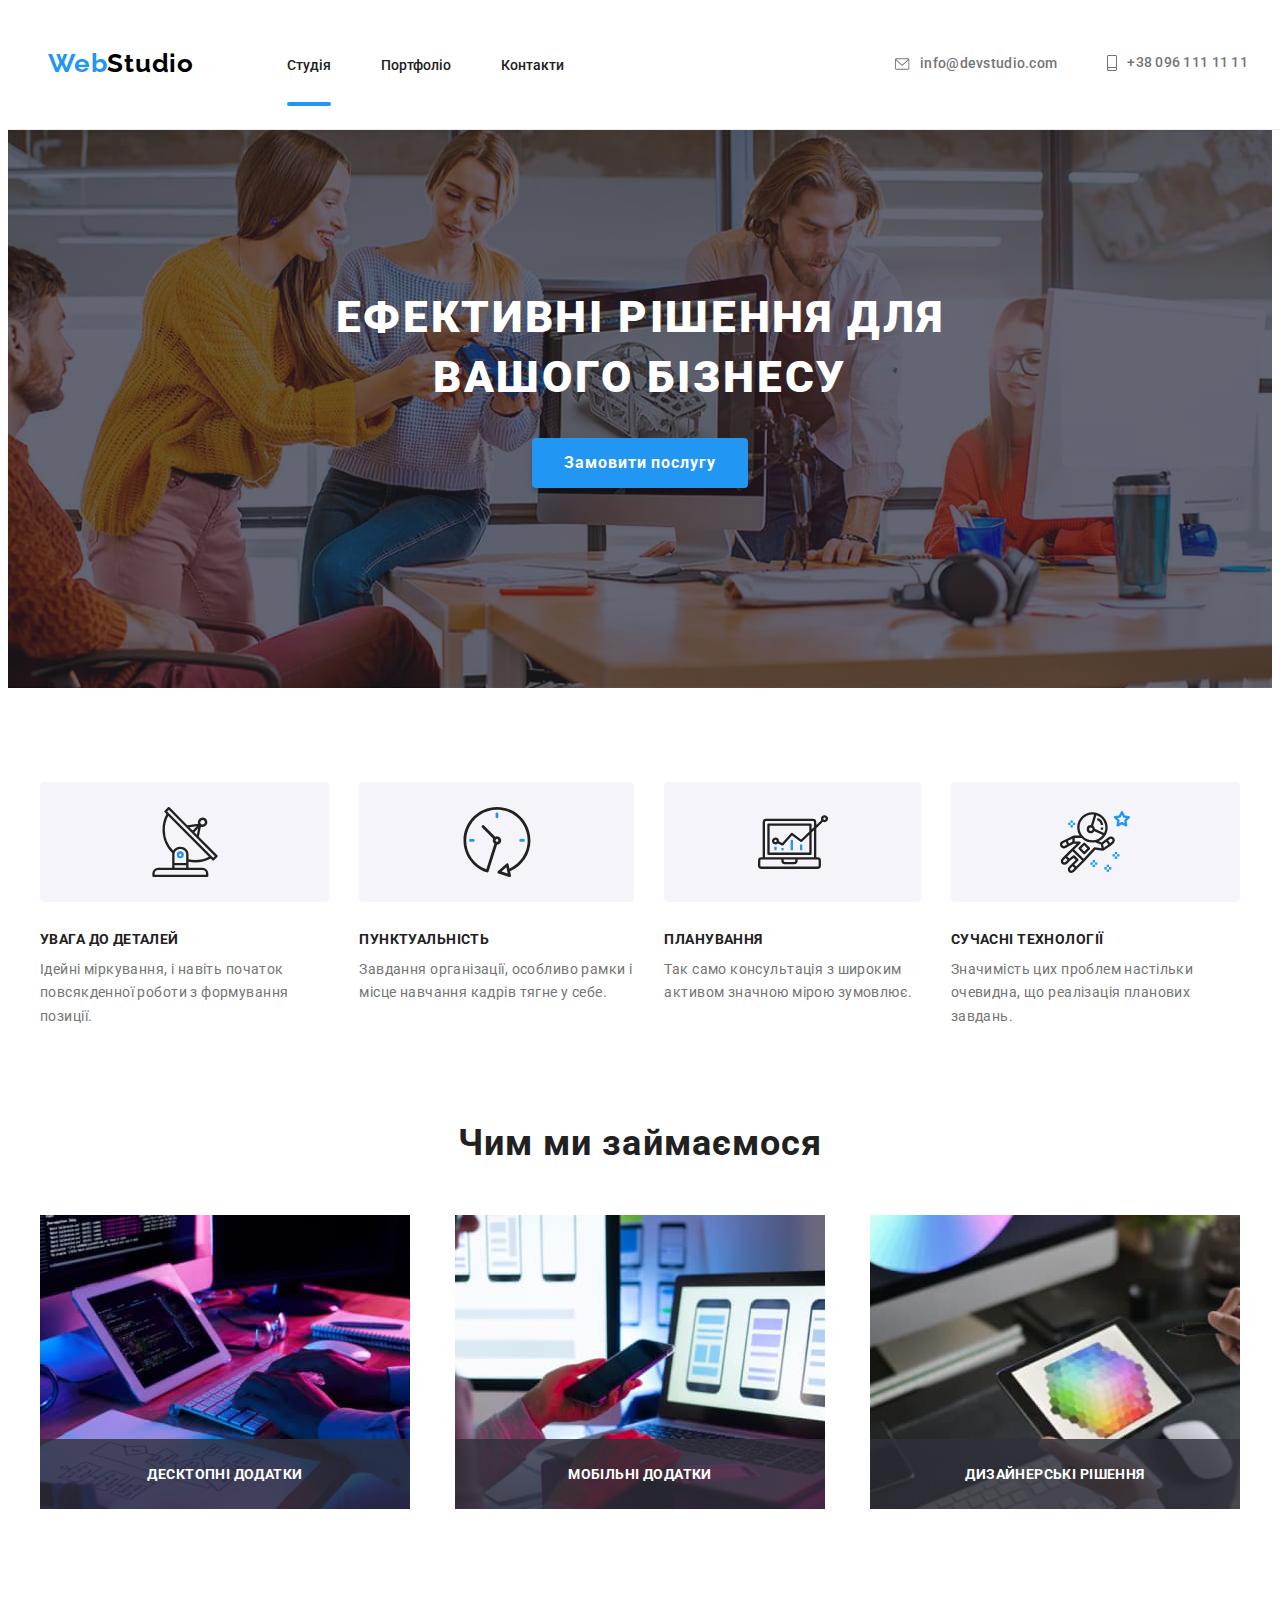
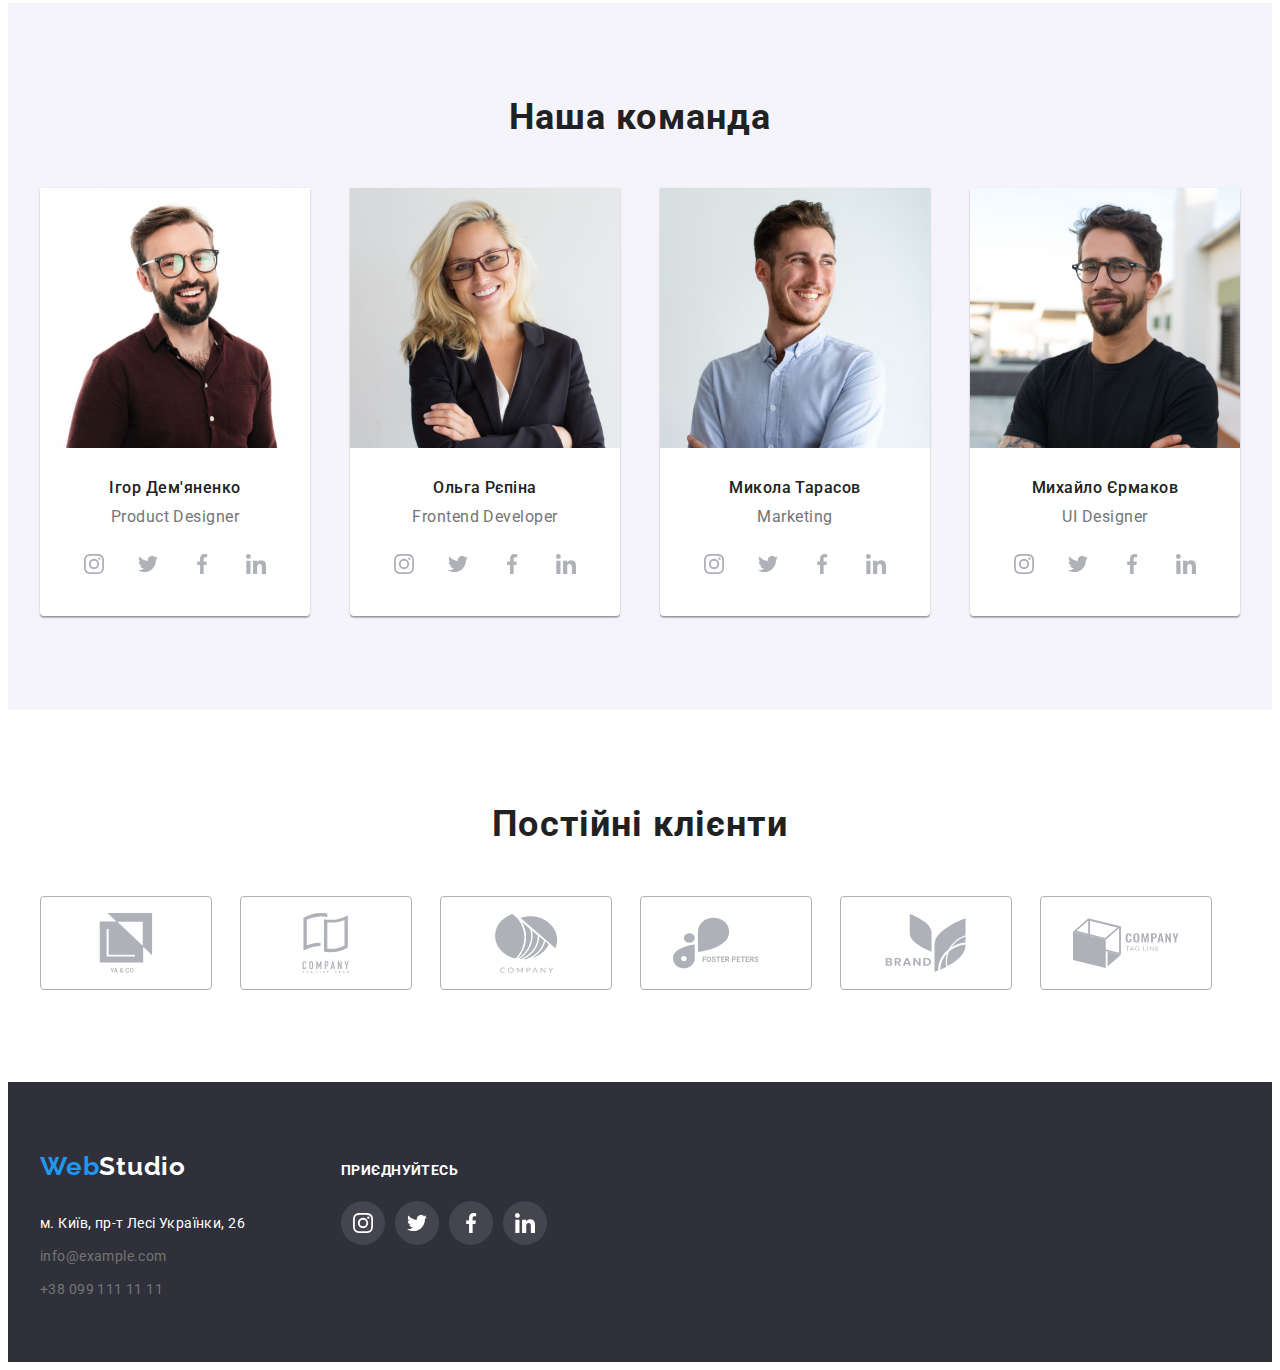
==== index.html @ b6d25a37 "Initial commit" ====
<!DOCTYPE html>
<html lang="uk">
  <head>
    <meta charset="UTF-8" />
    <meta http-equiv="X-UA-Compatible" content="IE=edge" />
    <meta name="viewport" content="width=device-width, initial-scale=1.0" />
    <title>Студія</title>
    <link rel="preconnect" href="https://fonts.googleapis.com" />
    <link rel="preconnect" href="https://fonts.gstatic.com" crossorigin />
    <link
      href="https://fonts.googleapis.com/css2?family=Raleway:wght@700&family=Roboto:wght@400;500;700;900&display=swap"
      rel="stylesheet"
    />
    <link
      rel="stylesheet"
      href="https://cdnjs.cloudflare.com/ajax/libs/modern-normalize/1.1.0/modern-normalize.min.css"
      integrity="sha512-wpPYUAdjBVSE4KJnH1VR1HeZfpl1ub8YT/NKx4PuQ5NmX2tKuGu6U/JRp5y+Y8XG2tV+wKQpNHVUX03MfMFn9Q=="
      crossorigin="anonymous"
      referrerpolicy="no-referrer"
    />
    <link href="./css/style.css" rel="stylesheet" />
  </head>
  <body>
    <!--Head-->
    <header class="page-header">
      <div class="container flex-nav">
        <nav class="nav">
          <a class="logo" href="./index.html"
            ><span class="web">Web</span>Studio</a
          >
          <ul class="nav-page list">
            <li class="nav-item">
              <a href="./index.html" class="nav-link current">Студія</a>
            </li>
            <li class="nav-item">
              <a href="./portfolio.html" class="nav-link">Портфоліо</a>
            </li>
            <li class="nav-item">
              <a href="./contacts.html" class="nav-link">Контакти</a>
            </li>
          </ul>
        </nav>
        <ul class="contact-header list">
          <li class="contact-item">
            <a
              href="mailto:info@devstudio.com"
              class="contact-header-link email"
            >
              <svg class="icon-contact" width="15.2" height="12px">
                <use href="./images/symbol-defs.svg#icon-envelope"></use>
              </svg>
              info@devstudio.com</a
            >
          </li>
          <li class="contact-item">
            <a href="tel:+380961111111" class="contact-header-link tel">
              <svg class="icon-contact" width="10px" height="16px">
                <use href="./images/symbol-defs.svg#icon-smartphone"></use>
              </svg>
              +38 096 111 11 11</a
            >
          </li>
        </ul>
      </div>
    </header>
    <!--Main-->
    <main>
      <section class="hero-section">
        <h1 class="hero-title">Ефективні рішення для вашого бізнесу</h1>
        <button type="button" class="btn" data-open-modal="">
          Замовити послугу
        </button>
      </section>
      <section class="section">
        <div class="container">
          <h2 class="visually-hidden">Особливості</h2>
          <ul class="flex-features list">
            <li class="item-features">
              <div class="icon-container">
                <svg class="icon-features" width="70px" height="70px">
                  <use href="./images/symbol-defs.svg#icon-antenna"></use>
                </svg>
              </div>
              <h3 class="subtitle">УВАГА ДО ДЕТАЛЕЙ</h3>
              <p class="descript">
                Ідейні міркування, і навіть початок повсякденної роботи з
                формування позиції.
              </p>
            </li>
            <li class="item-features">
              <div class="icon-container">
                <svg class="icon-features" width="70px" height="70px">
                  <use href="./images/symbol-defs.svg#icon-clock"></use>
                </svg>
              </div>
              <h3 class="subtitle">ПУНКТУАЛЬНІСТЬ</h3>
              <p class="descript">
                Завдання організації, особливо рамки і місце навчання кадрів
                тягне у себе.
              </p>
            </li>
            <li class="item-features">
              <div class="icon-container">
                <svg class="icon-features" width="70px" height="70px">
                  <use href="./images/symbol-defs.svg#icon-diagram"></use>
                </svg>
              </div>
              <h3 class="subtitle">ПЛАНУВАННЯ</h3>
              <p class="descript">
                Так само консультація з широким активом значною мірою зумовлює.
              </p>
            </li>
            <li class="item-features">
              <div class="icon-container">
                <svg class="icon-features" width="70px" height="70px">
                  <use href="./images/symbol-defs.svg#icon-astronaut"></use>
                </svg>
              </div>
              <h3 class="subtitle">СУЧАСНІ ТЕХНОЛОГІЇ</h3>
              <p class="descript">
                Значимість цих проблем настільки очевидна, що реалізація
                планових завдань.
              </p>
            </li>
          </ul>
        </div>
      </section>
      <section class="section work">
        <div class="container">
          <h2 class="title-work">Чим ми займаємося</h2>
          <ul class="flex-work">
            <li class="list">
              <div class="tumb">
                <img
                  src="./images/work/left.jpg"
                  alt="Робота за двома комп'ютерамии,один має великий єкран,а другий(планшет)лежить знизу,поряд клавіатура та вимкнений монітор ще одного комп'ютера"
                  width="370"
                  height="294"
                />
                <p class="work-label">Десктопні додатки</p>
              </div>
            </li>
            <li class="list">
              <div class="tumb">
                <img
                  src="./images/work/centr.jpg"
                  alt="Частково видно жінку, яка працює за ноутбуком, тримаючи в лівій руці смартфон.Зліва від неї знаходиться велий єкран для презентацій, на ньому зображено три єкрани смартфонів"
                  width="370"
                  height="294"
                />
                <p class="work-label">Мобільні додатки</p>
              </div>
            </li>
            <li class="list">
              <div class="tumb">
                <img
                  src="./images/work/right.jpg"
                  alt="Людина тримає у руках планшет, на ньму зображена палітра кольорів,у правій руці олівець дя пленшету"
                  width="370"
                  height="294"
                />
                <p class="work-label">Дизайнерські рішення</p>
              </div>
            </li>
          </ul>
        </div>
      </section>
      <section class="section team">
        <h2 class="title-team">Наша команда</h2>
        <div class="container">
          <ul class="flex-team">
            <li class="team-card list">
              <img
                src="./images/team/igor.jpg"
                alt="Чоловік років 30-35, темне волосся, борода, в окулярах,посміхається,одягнений в коричневу сорочку"
                width="270"
              />
              <div class="team-cont">
                <h3 class="name">Ігор Дем'яненко</h3>
                <p class="prof" lang="en">Product Designer</p>
                <ul class="network list">
                  <li>
                    <a
                      class="icon-network-link"
                      href="https://www.instagram.com/"
                      target="_blank"
                      rel="noopener nofollow noreferrer"
                    >
                      <svg class="icon-network" width="20px" height="20px">
                        <use
                          href="./images/symbol-defs.svg#icon-instagram"
                        ></use>
                      </svg>
                    </a>
                  </li>
                  <li>
                    <a
                      class="icon-network-link"
                      href="https://twitter.com"
                      target="_blank"
                      rel="noopener nofollow noreferrer"
                    >
                      <svg class="icon-network" width="20px" height="20px">
                        <use href="./images/symbol-defs.svg#icon-twitter"></use>
                      </svg>
                    </a>
                  </li>
                  <li>
                    <a
                      class="icon-network-link"
                      href="https://www.facebook.com/"
                      target="_blank"
                      rel="noopener nofollow noreferrer"
                    >
                      <svg class="icon-network" width="20px" height="20px">
                        <use
                          href="./images/symbol-defs.svg#icon-facebook"
                        ></use>
                      </svg>
                    </a>
                  </li>
                  <li>
                    <a
                      class="icon-network-link"
                      href="https://www.linkedin.com/"
                      target="_blank"
                      rel="noopener nofollow noreferrer"
                    >
                      <svg class="icon-network" width="20px" height="20px">
                        <use
                          href="./images/symbol-defs.svg#icon-linkedin"
                        ></use>
                      </svg>
                    </a>
                  </li>
                </ul>
              </div>
            </li>
            <li class="team-card list">
              <img
                src="./images/team/olga.jpg"
                alt="Жінка,років 25-30,блондинка,довге волосся,в окулярах, одягнута в чорний піджак та білу сорочку"
                width="270"
              />
              <div class="team-cont">
                <h3 class="name">Ольга Рєпіна</h3>
                <p class="prof" lang="en">Frontend Developer</p>
                <ul class="network list">
                  <li>
                    <a
                      class="icon-network-link"
                      href="https://www.instagram.com/"
                      target="_blank"
                      rel="noopener nofollow noreferrer"
                    >
                      <svg class="icon-network" width="20px" height="20px">
                        <use
                          href="./images/symbol-defs.svg#icon-instagram"
                        ></use>
                      </svg>
                    </a>
                  </li>
                  <li>
                    <a
                      class="icon-network-link"
                      href="https://twitter.com"
                      target="_blank"
                      rel="noopener nofollow noreferrer"
                    >
                      <svg class="icon-network" width="20px" height="20px">
                        <use href="./images/symbol-defs.svg#icon-twitter"></use>
                      </svg>
                    </a>
                  </li>
                  <li>
                    <a
                      class="icon-network-link"
                      href="https://www.facebook.com/"
                      target="_blank"
                      rel="noopener nofollow noreferrer"
                    >
                      <svg class="icon-network" width="20px" height="20px">
                        <use
                          href="./images/symbol-defs.svg#icon-facebook"
                        ></use>
                      </svg>
                    </a>
                  </li>
                  <li>
                    <a
                      class="icon-network-link"
                      href="https://www.linkedin.com/"
                      target="_blank"
                      rel="noopener nofollow noreferrer"
                    >
                      <svg class="icon-network" width="20px" height="20px">
                        <use
                          href="./images/symbol-defs.svg#icon-linkedin"
                        ></use>
                      </svg>
                    </a>
                  </li>
                </ul>
              </div>
            </li>
            <li class="team-card list">
              <img
                src="./images/team/mikola.jpg"
                alt="Чоловік,років 25-30,темне коротке волосся,одягнений у світлу сорочку"
                width="270"
              />
              <div class="team-cont">
                <h3 class="name">Микола Тарасов</h3>
                <p class="prof" lang="en">Marketing</p>
                <ul class="network list">
                  <li>
                    <a
                      class="icon-network-link"
                      href="https://www.instagram.com/"
                      target="_blank"
                      rel="noopener nofollow noreferrer"
                    >
                      <svg class="icon-network" width="20px" height="20px">
                        <use
                          href="./images/symbol-defs.svg#icon-instagram"
                        ></use>
                      </svg>
                    </a>
                  </li>
                  <li>
                    <a
                      class="icon-network-link"
                      href="https://twitter.com"
                      target="_blank"
                      rel="noopener nofollow noreferrer"
                    >
                      <svg class="icon-network" width="20px" height="20px">
                        <use href="./images/symbol-defs.svg#icon-twitter"></use>
                      </svg>
                    </a>
                  </li>
                  <li>
                    <a
                      class="icon-network-link"
                      href="https://www.facebook.com/"
                      target="_blank"
                      rel="noopener nofollow noreferrer"
                    >
                      <svg class="icon-network" width="20px" height="20px">
                        <use
                          href="./images/symbol-defs.svg#icon-facebook"
                        ></use>
                      </svg>
                    </a>
                  </li>
                  <li>
                    <a
                      class="icon-network-link"
                      href="https://www.linkedin.com/"
                      target="_blank"
                      rel="noopener nofollow noreferrer"
                    >
                      <svg class="icon-network" width="20px" height="20px">
                        <use
                          href="./images/symbol-defs.svg#icon-linkedin"
                        ></use>
                      </svg>
                    </a>
                  </li>
                </ul>
              </div>
            </li>
            <li class="team-card list">
              <img
                src="./images/team/michael.jpg"
                alt="Чоловік,років 30, одягнений у чорну футболку,в окулярах"
                width="270"
              />
              <div class="team-cont">
                <h3 class="name">Михайло Єрмаков</h3>
                <p class="prof" lang="en">UI Designer</p>
                <ul class="network list">
                  <li>
                    <a
                      class="icon-network-link"
                      href="https://www.instagram.com/"
                      target="_blank"
                      rel="noopener nofollow noreferrer"
                    >
                      <svg class="icon-network" width="20px" height="20px">
                        <use
                          href="./images/symbol-defs.svg#icon-instagram"
                        ></use>
                      </svg>
                    </a>
                  </li>
                  <li>
                    <a
                      class="icon-network-link"
                      href="https://twitter.com"
                      target="_blank"
                      rel="noopener nofollow noreferrer"
                    >
                      <svg class="icon-network" width="20px" height="20px">
                        <use href="./images/symbol-defs.svg#icon-twitter"></use>
                      </svg>
                    </a>
                  </li>
                  <li>
                    <a
                      class="icon-network-link"
                      href="https://www.facebook.com/"
                      target="_blank"
                      rel="noopener nofollow noreferrer"
                    >
                      <svg class="icon-network" width="20px" height="20px">
                        <use
                          href="./images/symbol-defs.svg#icon-facebook"
                        ></use>
                      </svg>
                    </a>
                  </li>
                  <li>
                    <a
                      class="icon-network-link"
                      href="https://www.linkedin.com/"
                      target="_blank"
                      rel="noopener nofollow noreferrer"
                    >
                      <svg class="icon-network" width="20px" height="20px">
                        <use
                          href="./images/symbol-defs.svg#icon-linkedin"
                        ></use>
                      </svg>
                    </a>
                  </li>
                </ul>
              </div>
            </li>
          </ul>
        </div>
      </section>
      <section class="section">
        <div class="container">
          <h2 class="title-client">Постійні клієнти</h2>
          <ul class="clients list">
            <li class="icon-client-item">
              <a
                href=""
                class="icon-client-link"
                target="_blank"
                rel="noopener noreferrer nofollow"
              >
                <svg class="icon-client" width="106" height="60">
                  <use href="./images/symbol-defs.svg#icon-YACO"></use>
                </svg>
              </a>
            </li>
            <li class="icon-client-item">
              <a
                href=""
                class="icon-client-link"
                target="_blank"
                rel="noopener noreferrer nofollow"
              >
                <svg class="icon-client" width="106" height="60">
                  <use
                    href="./images/symbol-defs.svg#icon-company-tagline-here"
                  ></use>
                </svg>
              </a>
            </li>
            <li class="icon-client-item">
              <a
                href=""
                class="icon-client-link"
                target="_blank"
                rel="noopener noreferrer nofollow"
              >
                <svg class="icon-client" width="106" height="60">
                  <use href="./images/symbol-defs.svg#icon-company"></use>
                </svg>
              </a>
            </li>
            <li class="icon-client-item">
              <a
                href=""
                class="icon-client-link"
                target="_blank"
                rel="noopener noreferrer nofollow"
              >
                <svg class="icon-client" width="106" height="60">
                  <use href="./images/symbol-defs.svg#icon-foster-peters"></use>
                </svg>
              </a>
            </li>
            <li class="icon-client-item">
              <a
                href=""
                class="icon-client-link"
                target="_blank"
                rel="noopener noreferrer nofollow"
              >
                <svg class="icon-client" width="106" height="60">
                  <use href="./images/symbol-defs.svg#icon-brand"></use>
                </svg>
              </a>
            </li>
            <li class="icon-client-item">
              <a
                href=""
                class="icon-client-link"
                target="_blank"
                rel="noopener noreferrer nofollow"
              >
                <svg class="icon-client" width="106" height="60">
                  <use href="./images/symbol-defs.svg#icon-tag-line"></use>
                </svg>
              </a>
            </li>
          </ul>
        </div>
      </section>
    </main>
    <!--Footer-->
    <footer class="footer">
      <div class="container flex-footer">
        <div class="address-box">
          <a class="logo white" href="./index.html"
            ><span class="web">Web</span>Studio</a
          >
          <address class="address">
            <ul class="contact-footer list">
              <li>
                <a
                  href="https://goo.gl/maps/6nsa5F7GKTP2XK6V9"
                  class="contact-footer-link map-link"
                  target="_blank"
                  rel="noopener noreferrer"
                >
                  м. Київ, пр-т Лесі Українки, 26</a
                >
              </li>
              <li class="footer-email-item">
                <a href="mailto:info@example.com" class="contact-footer-link"
                  >info@example.com</a
                >
              </li>
              <li class="footer-tel-item">
                <a href="tel:+380991111111" class="contact-footer-link"
                  >+38 099 111 11 11</a
                >
              </li>
            </ul>
          </address>
        </div>
        <div class="social-box">
          <h2 class="title-social">приєднуйтесь</h2>
          <ul class="social list">
            <li class="social-item">
              <a
                class="social-link"
                href="https://www.instagram.com/"
                target="_blank"
                rel="noopener nofollow noreferrer"
              >
                <svg class="icon-social" width="20px" height="20px">
                  <use href="./images/symbol-defs.svg#icon-instagram"></use>
                </svg>
              </a>
            </li>
            <li class="social-item">
              <a
                class="social-link"
                href="https://twitter.com"
                target="_blank"
                rel="noopener nofollow noreferrer"
              >
                <svg class="icon-social" width="20px" height="20px">
                  <use href="./images/symbol-defs.svg#icon-twitter"></use>
                </svg>
              </a>
            </li>
            <li class="social-item">
              <a
                class="social-link"
                href="https://www.facebook.com/"
                target="_blank"
                rel="noopener nofollow noreferrer"
              >
                <svg class="icon-social" width="20px" height="20px">
                  <use href="./images/symbol-defs.svg#icon-facebook"></use>
                </svg>
              </a>
            </li>
            <li class="social-item">
              <a
                class="social-link"
                href="https://www.linkedin.com/"
                target="_blank"
                rel="noopener nofollow noreferrer"
              >
                <svg class="icon-social" width="20px" height="20px">
                  <use href="./images/symbol-defs.svg#icon-linkedin"></use>
                </svg>
              </a>
            </li>
          </ul>
        </div>
      </div>
    </footer>
    <div class="backdrop is-hidden" data-backdrop>
      <div class="modal">
        <button type="button" class="modal-close" data-close-modal>
          <svg class="icon-close" width="11" height="11">
            <use href="./images/symbol-defs.svg#icon-close"></use>
          </svg>
        </button>
      </div>
    </div>
    <script src="./js/modal.js"></script>
  </body>
</html>
---- css/style.css ----
/* Global settings */

:root {
  /* header Height */

  --header-height: 80px;

  /* Шрифты */
  --font-logo-raleway: "Raleway", sans-serif;
  --font-main: "Roboto", sans-serif;

  /* Text Color */
  --main-color-text: #757575;
  --titel-color-text: #212121;
  --white-color: #ffffff;
  --logo-black-text: #000000;
  --logo-blue-text: #2196f3;

  /* interactive Colors */
  --bgd-accent-color: #2f303a;
  --activ-color-blue: #2196f3;
  --bgd-button-filter: #f5f4fa;

  /* icon color */
  --icon-main-color: #afb1b8;

  /* border */
  --border-card-portfolio: #eeeeee;

  /* Анимации */
  --timing-fucnction: cubic-bezier(0.4, 0, 0.2, 1);
}

/* Стандартные стили */

body {
  color: var(--main-color-text);
  font-family: var(--font-main);
  padding-top: var(--header-height);
}

h1,
h2,
h3,
h4,
h5,
h5,
p,
ul {
  margin: 0;
  padding: 0;
}

img {
  display: block;
  max-width: 100%;
  height: auto;
}

.visually-hidden {
  position: absolute;
  white-space: nowrap;
  width: 1px;
  height: 1px;
  overflow: hidden;
  border: 0;
  padding: 0;
  clip: rect(0 0 0 0);
  clip-path: inset(50%);
  margin: -1px;
}

.list {
  list-style: none;
}

.container {
  width: 1200px;
  margin: 0 auto;
  padding-left: 15px;
  padding-right: 15px;
}

.section {
  padding-top: 94px;
  padding-bottom: 94px;
}
/* hover focus tab */

.nav-link:hover,
.nav-link:focus,
.contact-header-link:hover,
.contact-header-link:focus,
.contact-footer-link:hover,
.contact-footer-link:focus {
  color: var(--logo-blue-text);
}
/* Animation */

/* header */
.page-header {
  position: fixed;
  top: 0;
  width: 100%;
  display: flex;
  align-items: center;
  color: var(--white-color);
  background-color: var(--white-color);
  border-bottom: 1px solid #ececec;

  /* чтобы перекрывать img в разделе work */
  z-index: 2;
}

/* logotype */
.logo {
  font-family: var(--font-logo-raleway);

  color: var(--logo-black-text);
  letter-spacing: 0.03em;
  font-weight: 700;
  font-size: 26px;
  line-height: 1.92;

  text-decoration: none;
}

.logo.white {
  color: var(--white-color);
  margin-bottom: 20px;
}

.web {
  color: var(--logo-blue-text);
}

/*  Navigation */
.flex-nav {
  display: flex;
  align-content: center;
}

.nav {
  display: flex;
  align-items: center;
  height: 80px;
  padding-top:24px;
  padding-bottom: 25px;

}

.nav-page {
  display: flex;
  margin-left: 93px;
  align-items: center;
}

.nav-item:not(:first-child) {
  margin-left: 50px;
}

.nav-link {
  text-decoration: none;
  font-weight: 500;

  color: var(--titel-color-text);
  font-size: 14px;
  line-height: 1.14;

  transition-property: color;
  transition-duration: 250ms;
  transition-timing-function: var(--timing-fucnction);
}

.current{
    position: relative;
}
.current::after {
  content: "";
  width: 100%;
  height: 4px;
  position: absolute;
  left: 0;
  top: 17px;
  transform:  translateY(28px);

  background-color: var(--activ-color-blue);
  border-radius: 2px
}

/* .nav-link, */
.contact-header-link {
  letter-spacing: 0.02em;
}

/* TOP Contacts */
.contact-header {
  display: flex;
  margin-left: auto;
  align-items: center;
}

.contact-item:not(:first-child) {
  margin-left: 50px;
}

.contact-header-link {
  display: inline-flex;
  align-items: center;

  color: var(--main-color-text);
  font-weight: 500;
  font-size: 14px;
  line-height: 1.14;

  text-decoration: none;
  transition-property: color;
  transition-duration: 250ms;
  transition-timing-function: var(--timing-fucnction);
}

.icon-contact {
  margin-right: 10px;
  fill: currentColor;
}

/* Main */

.hero-section {
  max-width: 1600px;
  margin-left: auto;
  margin-right: auto;
  padding-top: 200px;
  padding-bottom: 200px;
  text-align: center;

  background-image: linear-gradient(
      to right,
      rgba(47, 48, 58, 0.4),
      rgba(47, 48, 58, 0.4)
    ),
    url(../images/hero/hero.jpg);
  background-position: center;
  background-repeat: no-repeat;
  background-size: cover;
  /* Подстраховка bgd */
  background-color: var(--activ-color-blue);
}

.hero-title {
  margin-bottom: 30px;
  max-width: 696px;
  margin-left: auto;
  margin-right: auto;

  color: var(--white-color);
  font-weight: 900;
  font-size: 44px;
  line-height: 1.36;
  letter-spacing: 0.06em;
  text-transform: uppercase;
}

/* Batton */

.btn {
  min-width: 152px;
  border-radius: 4px;
  padding: 10px 32px;
  border: none;

  color: var(--white-color);
  background-color: var(--activ-color-blue);
  font-family: var(--font-main);
  font-weight: 700;
  font-size: 16px;
  line-height: 1.87;
  letter-spacing: 0.06em;

  cursor: pointer;
  box-shadow: 0px 4px 4px rgba(0, 0, 0, 0.15);
  user-select: none;
}

.btn:active {
  background-color: #188ce8;
}

/* Section original */

.flex-features {
  display: flex;
}

.item-features:not(:last-child) {
  margin-right: 30px;
}

.icon-container {
  display: flex;
  align-items: center;
  justify-content: center;
  margin-bottom: 30px;
  height: 120px;

  background-color: #f5f4fa;
  border-radius: 4px;
}

.subtitle {
  margin-bottom: 10px;
  line-height: 1.14;

  color: var(--titel-color-text);
  font-weight: 700;
  font-size: 14px;
  letter-spacing: 0.03em;
}

.descript {
  font-size: 14px;
  line-height: 1.7;
  letter-spacing: 0.03em;
}

/* Section works img */

.work {
  padding-top: 0;
}

.flex-work {
  display: flex;
  justify-content: space-between;
}

.tumb {
  position: relative;
  overflow: hidden;
}
.work-label {
  position: absolute;
  bottom: 0;
  left: 0;
  width: 100%;
  height: 70px;
  display: flex;
  justify-content: center;
  align-items: center;

  
  letter-spacing: 0.03em;
  font-weight: 700;
  font-size: 14px;
  line-height: 1.142;
  text-transform: uppercase;

  color: var(--white-color);
  background-color: rgba(47, 48, 58, 0.8);
}

.title-work,
.title-team,
.title-client {
  color: var(--titel-color-text);
  font-weight: 700;
  font-size: 36px;
  line-height: 1.16;
  letter-spacing: 0.03em;
  text-align: center;
  margin-bottom: 50px;
}

/*  Section team */

.team {
  background-color: #f5f4fa;

  text-align: center;
}

.flex-team {
  display: flex;
  justify-content: space-between;
}

.team-card {
  width: 270px;
  border-radius: 0px 0px 4px 4px;

  background: var(--white-color);

  box-shadow: 0px 1px 3px rgba(0, 0, 0, 0.12), 0px 1px 1px rgba(0, 0, 0, 0.14),
    0px 2px 1px rgba(0, 0, 0, 0.2);
}

.team-cont {
  padding-top: 30px;
  padding-bottom: 30px;
}

.name {
  color: var(--titel-color-text);
  font-weight: 500;
  font-size: 16px;
  line-height: 1.19;
  letter-spacing: 0.03em;
  margin-bottom: 10px;
}

.prof {
  font-size: 16px;
  line-height: 1.19;
  letter-spacing: 0.03em;
  margin-bottom: 16px;
}

.network {
  display: flex;
  justify-content: center;

  gap: 10px;
}

.icon-network-link {
  display: inline-flex;
  align-items: center;
  justify-content: center;
  width: 44px;
  height: 44px;
  border-radius: 50%;

  background-color: var(--white-color);
  color: var(--icon-main-color);

  transition-property: color, background-color;
  transition-duration: 250ms, 250ms;
  transition-timing-function: var(--timing-fucnction),
    var(--timing-fucnction);
}

.icon-network-link:hover,
.icon-network-link:focus {
  background-color: var(--logo-blue-text);
  color: var(--white-color);
}

.icon-network {
  fill: currentColor;
}

/* claint  */

.clients {
  display: flex;
}
.icon-client-item {
  width: 170px;
  height: 92px;
}

.icon-client-item + .icon-client-item {
  margin-left: 30px;
}

.icon-client-link {
  display: inline-flex;
  align-items: center;
  justify-content: center;
  width: 100%;
  height: 100%;
  border: 1px solid #afb1b8;
  border-radius: 4px;
  color: var(--icon-main-color);
  transition-property: color, border;
  transition-duration: 250ms, 250ms;
  transition-timing-function:var(--timing-fucnction) ,var(--timing-fucnction);
}

.icon-client-link:hover,
.icon-client-link:focus {
  color: var(--activ-color-blue);
  border-color: var(--activ-color-blue);
}
.icon-client {
  fill: currentColor;
}

/* Footer */

.footer {
  padding-top: 60px;
  padding-bottom: 60px;

  background-color: var(--bgd-accent-color);
  font-weight: 400;
  font-size: 14px;
  line-height: 1.7;
}

.address-box {
  width: 231px;
}

.flex-footer {
  display: flex;
  align-items: baseline;
}

.address {
  font-style: normal;
  margin-top: 20px;
}

.contact-footer-link {
  color: var(--main-color-text);
  font-size: 14px;
  line-height: 1.14;
  letter-spacing: 0.03em;
  text-decoration: none;

  transition-property: color;
  transition-duration: 250ms;
  transition-timing-function: var(--timing-fucnction);
}

.map-link {
  color: var(--white-color);
}

.footer-email-item,
.footer-tel-item {
  margin-top: 9px;
}

.title-social {
  font-weight: 700;
  font-size: 14px;
  line-height: 1.42;
  letter-spacing: 0.03em;
  text-transform: uppercase;
  margin-bottom: 20px;

  color: var(--white-color);
}
.social-box {
  align-items: baseline;
  margin-left: 70px;
}

.social {
  display: flex;
}
.social-item {
}
.social-item + .social-item {
  margin-left: 10px;
}
.social-link {
  display: inline-flex;
  justify-content: center;
  align-items: center;
  width: 44px;
  height: 44px;
  border-radius: 50%;

  color: var(--white-color);
  background-color: rgba(255, 255, 255, 0.1);

  transition-property: color, background-color;
  transition-duration: 250ms, 250ms ;
  transition-timing-function:var(--timing-fucnction) ,var(--timing-fucnction);
}

.social-link:hover,
.social-link:focus {
  color: var(--white-color);
  background-color: var(--activ-color-blue);
}
.icon-social {
  fill: currentColor;
}

/* 2 Main Portfolio */

/* filter */
.filter.list {
  display: flex;
  justify-content: center;
  margin-bottom: 50px;

  color: var(--titel-color-text);
  font-weight: 500;
  font-size: 16px;
  line-height: 1.62;
}
.filter-item + .filter-item {
  margin-left: 8px;
}

.filter-btn {
  padding: 6px 22px;
  font-family: var(--font-main);
  border: none;

  color: var(--titel-color-text);
  background-color: var(--bgd-button-filter);
  border-radius: 4px;
  font-weight: 500;
  font-size: 16px;
  line-height: 1.62;
  letter-spacing: 0.03em;

  cursor: pointer;
  user-select: none;
  transition-property: color, background-color, box-shadow;
  transition-duration: 250ms, 250ms, 250ms;
  transition-timing-function: var(--timing-fucnction),var(--timing-fucnction),var(--timing-fucnction);
}

.filter-btn:hover,
.filter-btn:focus {
  color: var(--white-color);
  background-color: var(--activ-color-blue);
  box-shadow: 0px 3px 1px rgba(0, 0, 0, 0.1), 0px 1px 2px rgba(0, 0, 0, 0.08),
    0px 2px 2px rgba(0, 0, 0, 0.12);
  border-radius: 4px;
}
/* Project page */

.projects {
  display: flex;
  flex-wrap: wrap;

  /* gap: 30px; */
}

.project-card {
  width: calc((100% - 15 * 2) / 3);
  margin-right: 30px;
  margin-bottom: 30px;

  background-color: var(--white-color);
}

/* Сетка */
.project-card:nth-child(3n) {
  margin-right: 0px;
}
.project-card:nth-last-child(-n + 3) {
  margin-bottom: 0px;
}

.project-link {
  display: block;
  text-decoration: none;

  transition-property: box-shadow;
  transition-duration: 250ms;
  transition-timing-function: var(--timing-fucnction);
}

.project-link:hover,
.project-link:focus {
  box-shadow: 0px 1px 1px rgba(0, 0, 0, 0.12), 0px 4px 4px rgba(0, 0, 0, 0.06),
    1px 4px 6px rgba(0, 0, 0, 0.16);
}

.overlay-desc{
  position: absolute;
  bottom: 0;
  left: 0;
  width:100%;
  height: 100%;
  padding: 63px 24px;
  transform: translateY(100%);

  background-color: rgba(33, 150, 243, 0.9);
  color: var(--white-color);
  font-weight: 400;
  font-size: 18px;
  line-height: 1.555;

  transition-property: transform;
  transition-duration: 250ms;
  transition-timing-function:var(--timing-fucnction);
}

.project-link:hover .overlay-desc,
.project-link:focus .overlay-desc{
  transform: translateY(0);
}

.project-container {
  padding: 20px 24px;
  border-left: 1px solid var(--border-card-portfolio);
  border-bottom: 1px solid var(--border-card-portfolio);
  border-right: 1px solid var(--border-card-portfolio);
}
.project-title {
  color: var(--titel-color-text);
  font-weight: 700;
  font-size: 18px;
  line-height: 2;
  letter-spacing: 0.06em;
}

.project-label {
  margin-top: 4px;

  color: var(--main-color-text);
  font-size: 16px;
  line-height: 1.85;
  letter-spacing: 0.03em;
}

/* Модальное окно */

.backdrop {
  position: fixed;
  top: 0;
  left: 0;
  width: 100%;
  height: 100%;
  z-index: 3;

  background-color: rgba(0, 0, 0, 0.2);

  visibility: visible;
  opacity: 1;
  transition: opacity 450ms var(--timing-fucnction),
  visibility 450ms var(--timing-fucnction);

}

.backdrop.is-hidden {
  opacity: 0;
  pointer-events: none;
  visibility: hidden;

}

.modal {
  position: absolute;
  top: 50%;
  left: 50%;
  transform: translate(-50%, -50%) scale(1);
  width: 528px;
  min-height: 581px;

  background-color: #ffffff;
  box-shadow: 0px 1px 3px rgba(0, 0, 0, 0.12), 0px 1px 1px rgba(0, 0, 0, 0.14),
    0px 2px 1px rgba(0, 0, 0, 0.2);
  border-radius: 4px;


  transition: transform 450ms var(--timing-fucnction);
}

.backdrop.is-hidden .modal{
    transform: translate(-50%, -100%) scale(0.3);
}

.modal-close{
  position: absolute;
  top: 8px;
  right: 8px;
  width: 30px;
  height: 30px;
  display: inline-flex;
  align-items: center;
  justify-content: center;

  background-color: #FFFFFF;
  border: 1px solid rgba(0, 0, 0, 0.1);
  border-radius: 50%;
  cursor: pointer;
  transition: border-color 250ms var(--timing-fucnction);

}

.modal-close:hover{
  border-color: var(--activ-color-blue);
}

.icon-close{
  fill: #000;
}
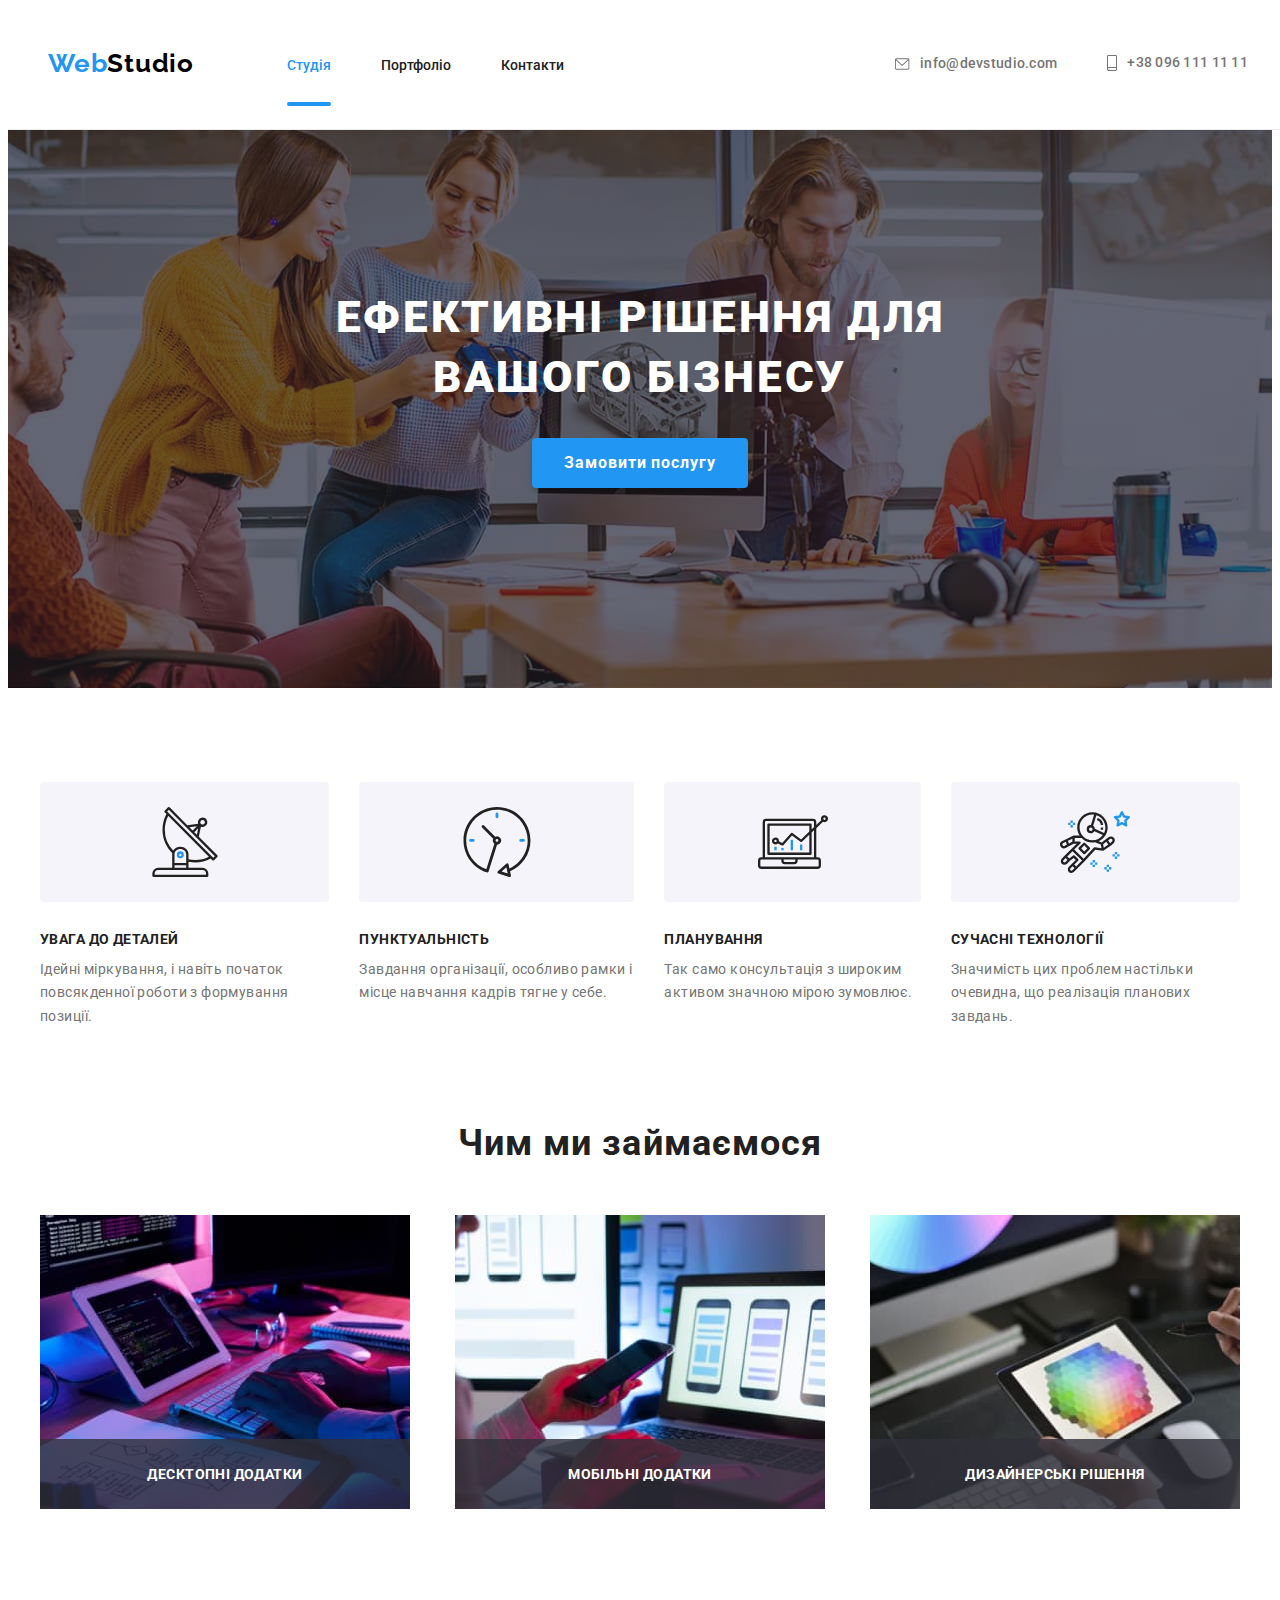
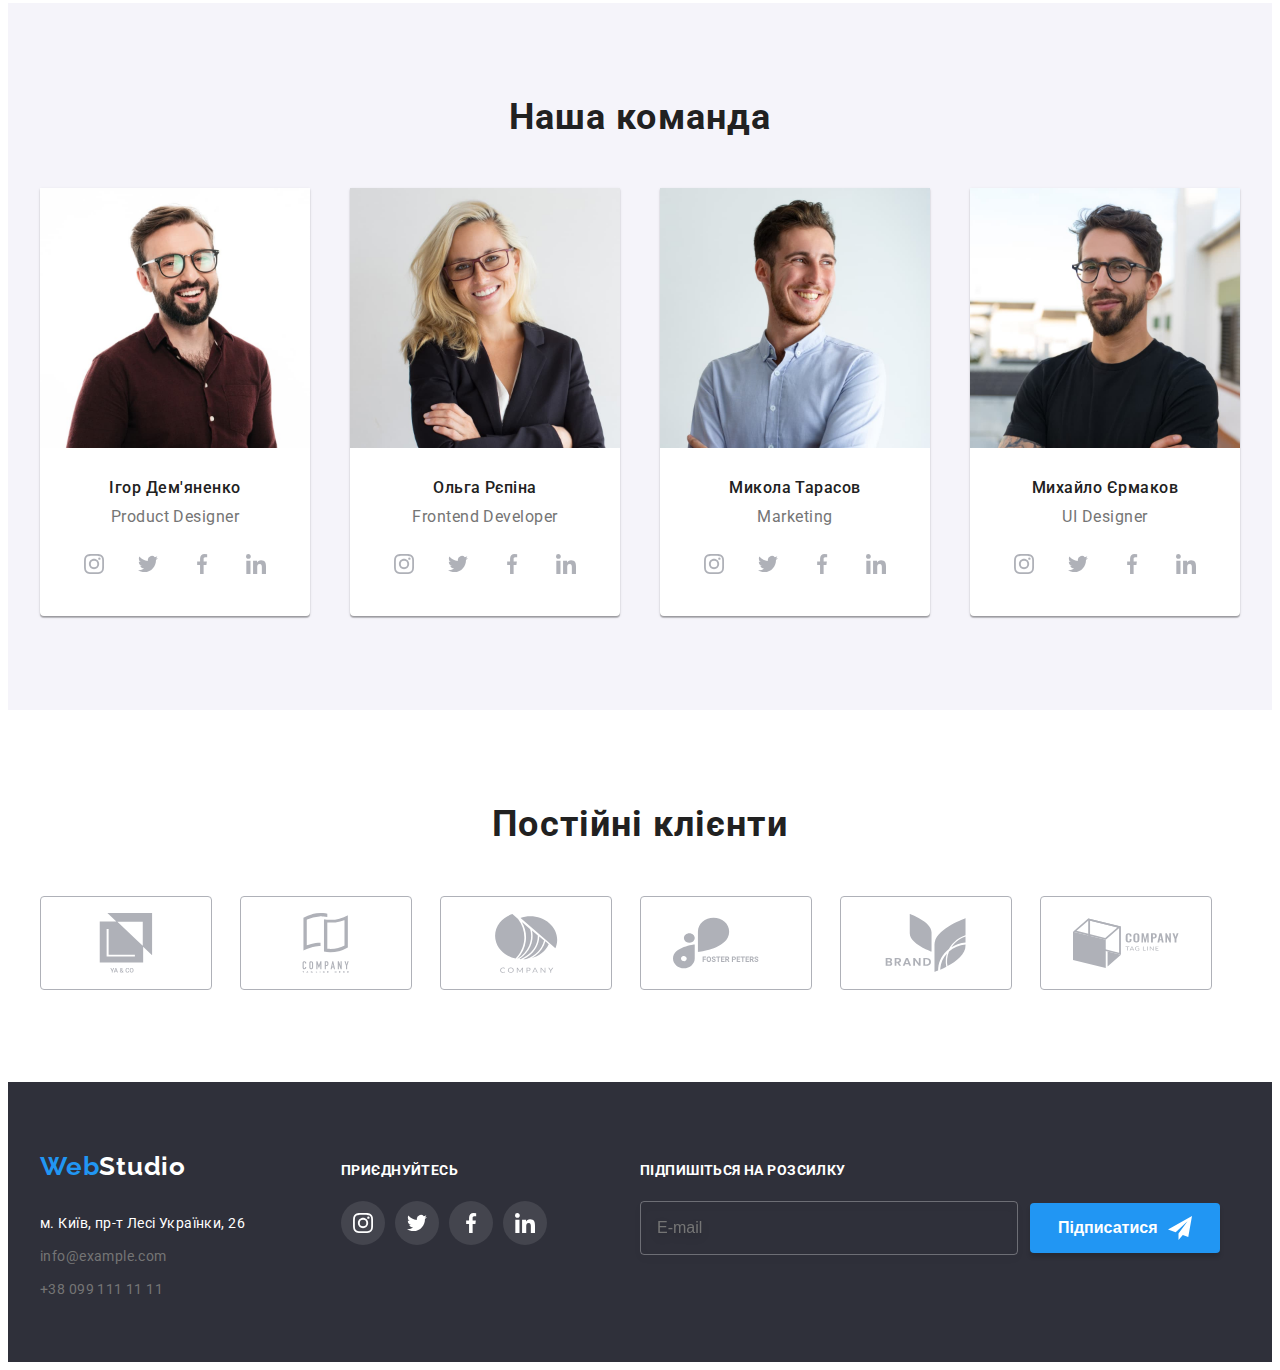
==== commit 512f20a0: "Добавление разметки в модальном окне, футере, использование input" ====
--- a/index.html
+++ b/index.html
@@ -23,7 +23,7 @@
   <body>
     <!--Head-->
     <header class="page-header">
-      <div class="container flex-nav">
+      <div class="container flex-header">
         <nav class="nav">
           <a class="logo" href="./index.html"
             ><span class="web">Web</span>Studio</a
@@ -607,6 +607,27 @@
             </li>
           </ul>
         </div>
+
+        <div class="subscribe-box">
+          <h2 class="title-subscribe">Підпишіться на розсилку</h2>
+          <form class="form js-speaker-form">
+            <div class="form-field">
+              <input
+                type="email"
+                name="email"
+                placeholder="E-mail"
+                required
+                class="subscribe-email"
+              />
+            </div>
+            <button class="btn-subscribe">
+              Підписатися
+              <svg class="icon-subscribe" width="24px" height="24px">
+                <use href="./images/symbol-defs.svg#icon-telegram"></use>
+              </svg>
+            </button>
+          </form>
+        </div>
       </div>
     </footer>
     <div class="backdrop is-hidden" data-backdrop>
@@ -616,8 +637,57 @@
             <use href="./images/symbol-defs.svg#icon-close"></use>
           </svg>
         </button>
+        <h2 class="title-modal">Залиште свої дані, ми вам передзвонимо</h2>
+        <form class="form-modal js-speaker-form">
+          <div class="form-modal-group">
+            <div class="form-field-modal">
+              <label for="name" class="form-label">Ім'я</label>
+              <input type="text" name="name" id="name" class="form-input" />
+            </div>
+            <div class="form-field-modal">
+              <label for="tel" class="form-label">Телефон</label>
+              <input type="tel" name="tel" id="tel" class="form-input" />
+            </div>
+            <div class="form-field-modal">
+              <label for="email" class="form-label">Пошта</label>
+              <input type="email" name="email" id="email" class="form-input" />
+            </div>
+            <div class="form-field-modal">
+              <label for="comment" class="form-label">Коментар</label>
+              <textarea
+                name="comment"
+                id="comment"
+                rows="5"
+                placeholder="Введіть текст"
+                class="form-textarea"
+              >
+              </textarea>
+            </div>
+          </div>
+          <div class="form-field-checkbox">
+            <input class="input-checkbox" type="checkbox"  id="checkbox" name="user-agree"/>
+            <label class="label-chackbox" for="checkbox"
+              >Погоджуюся з розсилкою та приймаю
+              <a href="" class="label-link">Умови договору</a></label
+            >
+          </div>
+          <button type="submit" class="btn-send">Відправити</button>
+        </form>
       </div>
     </div>
     <script src="./js/modal.js"></script>
+    <script>
+      (() => {
+        document
+          .querySelector(".js-speaker-form")
+          .addEventListener("submit", (e) => {
+            e.preventDefault();
+
+            new FormData(e.currentTarget).forEach((value, name) =>
+              console.log(`${name}: ${value}`)
+            );
+          });
+      })();
+    </script>
   </body>
 </html>
--- a/css/style.css
+++ b/css/style.css
@@ -93,7 +93,7 @@
 .contact-header-link:focus,
 .contact-footer-link:hover,
 .contact-footer-link:focus {
-  color: var(--logo-blue-text);
+  color: var(--activ-color-blue);
 }
 /* Animation */
 
@@ -135,7 +135,7 @@
 }
 
 /*  Navigation */
-.flex-nav {
+.flex-header {
   display: flex;
   align-content: center;
 }
@@ -144,9 +144,8 @@
   display: flex;
   align-items: center;
   height: 80px;
-  padding-top:24px;
+  padding-top: 24px;
   padding-bottom: 25px;
-
 }
 
 .nav-page {
@@ -172,8 +171,9 @@
   transition-timing-function: var(--timing-fucnction);
 }
 
-.current{
-    position: relative;
+.current {
+  position: relative;
+  color: var(--activ-color-blue);
 }
 .current::after {
   content: "";
@@ -182,10 +182,10 @@
   position: absolute;
   left: 0;
   top: 17px;
-  transform:  translateY(28px);
+  transform: translateY(28px);
 
   background-color: var(--activ-color-blue);
-  border-radius: 2px
+  border-radius: 2px;
 }
 
 /* .nav-link, */
@@ -224,14 +224,165 @@
   fill: currentColor;
 }
 
+/* Footer */
+
+.footer {
+  padding-top: 60px;
+  padding-bottom: 60px;
+
+  background-color: var(--bgd-accent-color);
+  font-weight: 400;
+  font-size: 14px;
+  line-height: 1.7;
+}
+
+.address-box {
+  width: 231px;
+}
+
+.flex-footer {
+  display: flex;
+  align-items: baseline;
+}
+
+.address {
+  font-style: normal;
+  margin-top: 20px;
+}
+
+.contact-footer-link {
+  color: var(--main-color-text);
+  font-size: 14px;
+  line-height: 1.14;
+  letter-spacing: 0.03em;
+  text-decoration: none;
+
+  transition-property: color;
+  transition-duration: 250ms;
+  transition-timing-function: var(--timing-fucnction);
+}
+
+.map-link {
+  color: var(--white-color);
+}
+
+.footer-email-item,
+.footer-tel-item {
+  margin-top: 9px;
+}
+
+.title-social,
+.title-subscribe {
+  font-weight: 700;
+  font-size: 14px;
+  line-height: 1.42;
+  letter-spacing: 0.03em;
+  text-transform: uppercase;
+  margin-bottom: 20px;
+
+  color: var(--white-color);
+}
+.social-box {
+  align-items: baseline;
+  margin-left: 70px;
+}
+
+.social {
+  display: flex;
+}
+.social-item {
+}
+.social-item + .social-item {
+  margin-left: 10px;
+}
+.social-link {
+  display: inline-flex;
+  justify-content: center;
+  align-items: center;
+  width: 44px;
+  height: 44px;
+  border-radius: 50%;
+
+  color: var(--white-color);
+  background-color: rgba(255, 255, 255, 0.1);
+
+  transition: color 250ms var(--timing-fucnction),
+    background-color 250ms var(--timing-fucnction);
+}
+
+.social-link:hover,
+.social-link:focus {
+  color: var(--white-color);
+  background-color: var(--activ-color-blue);
+}
+.icon-social {
+  fill: currentColor;
+}
+
+.subscribe-box {
+  margin-left: 93px;
+}
+
+/* Subscribe */
+
+.form {
+  display: flex;
+  align-items: center;
+}
+
+.form-field {
+  margin-right: 12px;
+}
+
+.subscribe-email {
+  width: 358px;
+  height: 50px;
+  padding-left: 16px;
+
+  border: 1px solid rgba(255, 255, 255, 0.3);
+  filter: drop-shadow(0px 4px 4px rgba(0, 0, 0, 0.15));
+  border-radius: 4px;
+  background-color: transparent;
+  font-size: 16px;
+  line-height: 1.25;
+
+  color: rgba(255, 255, 255, 0.6);
+}
+.btn-subscribe {
+  display: flex;
+  justify-content: center;
+  align-items: center;
+
+  padding: 10px 28px;
+  height: 50px;
+
+  border: none;
+  color: var(--white-color);
+  background: #2196f3;
+  box-shadow: 0px 4px 4px rgba(0, 0, 0, 0.15);
+  border-radius: 4px;
+  font-weight: 700;
+  font-size: 16px;
+  line-height: 1.875;
+}
+
+.btn-subscribe:active {
+  background-color: #188ce8;
+}
+
+.icon-subscribe {
+  margin-left: 10px;
+  fill: currentColor;
+}
+
 /* Main */
 
 .hero-section {
   max-width: 1600px;
+  padding-top: 200px;
+  padding-bottom: 200px;
   margin-left: auto;
   margin-right: auto;
-  padding-top: 200px;
-  padding-bottom: 200px;
   text-align: center;
 
   background-image: linear-gradient(
@@ -264,7 +415,7 @@
 /* Batton */
 
 .btn {
-  min-width: 152px;
+  min-width: 216px;
   border-radius: 4px;
   padding: 10px 32px;
   border: none;
@@ -348,7 +499,6 @@
   justify-content: center;
   align-items: center;
 
-  
   letter-spacing: 0.03em;
   font-weight: 700;
   font-size: 14px;
@@ -433,10 +583,8 @@
   background-color: var(--white-color);
   color: var(--icon-main-color);
 
-  transition-property: color, background-color;
-  transition-duration: 250ms, 250ms;
-  transition-timing-function: var(--timing-fucnction),
-    var(--timing-fucnction);
+  transition: color 250ms var(--timing-fucnction),
+    background-color 250ms var(--timing-fucnction);
 }
 
 .icon-network-link:hover,
@@ -472,9 +620,9 @@
   border: 1px solid #afb1b8;
   border-radius: 4px;
   color: var(--icon-main-color);
-  transition-property: color, border;
-  transition-duration: 250ms, 250ms;
-  transition-timing-function:var(--timing-fucnction) ,var(--timing-fucnction);
+
+  transition: color 250ms var(--timing-fucnction),
+    border 250ms var(--timing-fucnction);
 }
 
 .icon-client-link:hover,
@@ -486,101 +634,6 @@
   fill: currentColor;
 }
 
-/* Footer */
-
-.footer {
-  padding-top: 60px;
-  padding-bottom: 60px;
-
-  background-color: var(--bgd-accent-color);
-  font-weight: 400;
-  font-size: 14px;
-  line-height: 1.7;
-}
-
-.address-box {
-  width: 231px;
-}
-
-.flex-footer {
-  display: flex;
-  align-items: baseline;
-}
-
-.address {
-  font-style: normal;
-  margin-top: 20px;
-}
-
-.contact-footer-link {
-  color: var(--main-color-text);
-  font-size: 14px;
-  line-height: 1.14;
-  letter-spacing: 0.03em;
-  text-decoration: none;
-
-  transition-property: color;
-  transition-duration: 250ms;
-  transition-timing-function: var(--timing-fucnction);
-}
-
-.map-link {
-  color: var(--white-color);
-}
-
-.footer-email-item,
-.footer-tel-item {
-  margin-top: 9px;
-}
-
-.title-social {
-  font-weight: 700;
-  font-size: 14px;
-  line-height: 1.42;
-  letter-spacing: 0.03em;
-  text-transform: uppercase;
-  margin-bottom: 20px;
-
-  color: var(--white-color);
-}
-.social-box {
-  align-items: baseline;
-  margin-left: 70px;
-}
-
-.social {
-  display: flex;
-}
-.social-item {
-}
-.social-item + .social-item {
-  margin-left: 10px;
-}
-.social-link {
-  display: inline-flex;
-  justify-content: center;
-  align-items: center;
-  width: 44px;
-  height: 44px;
-  border-radius: 50%;
-
-  color: var(--white-color);
-  background-color: rgba(255, 255, 255, 0.1);
-
-  transition-property: color, background-color;
-  transition-duration: 250ms, 250ms ;
-  transition-timing-function:var(--timing-fucnction) ,var(--timing-fucnction);
-}
-
-.social-link:hover,
-.social-link:focus {
-  color: var(--white-color);
-  background-color: var(--activ-color-blue);
-}
-.icon-social {
-  fill: currentColor;
-}
-
 /* 2 Main Portfolio */
 
 /* filter */
@@ -613,9 +666,9 @@
 
   cursor: pointer;
   user-select: none;
-  transition-property: color, background-color, box-shadow;
-  transition-duration: 250ms, 250ms, 250ms;
-  transition-timing-function: var(--timing-fucnction),var(--timing-fucnction),var(--timing-fucnction);
+  transition: color 250ms var(--timing-fucnction),
+    background-color 250ms var(--timing-fucnction),
+    box-shadow 250ms var(--timing-fucnction);
 }
 
 .filter-btn:hover,
@@ -666,14 +719,15 @@
     1px 4px 6px rgba(0, 0, 0, 0.16);
 }
 
-.overlay-desc{
+.overlay-desc {
   position: absolute;
   bottom: 0;
   left: 0;
-  width:100%;
+  width: 100%;
   height: 100%;
   padding: 63px 24px;
-  transform: translateY(100%);
+  /* Когда 100% видна синяя линия под изображением */
+  transform: translateY(101%);
 
   background-color: rgba(33, 150, 243, 0.9);
   color: var(--white-color);
@@ -683,11 +737,11 @@
 
   transition-property: transform;
   transition-duration: 250ms;
-  transition-timing-function:var(--timing-fucnction);
+  transition-timing-function: var(--timing-fucnction);
 }
 
 .project-link:hover .overlay-desc,
-.project-link:focus .overlay-desc{
+.project-link:focus .overlay-desc {
   transform: translateY(0);
 }
 
@@ -729,15 +783,13 @@
   visibility: visible;
   opacity: 1;
   transition: opacity 450ms var(--timing-fucnction),
-  visibility 450ms var(--timing-fucnction);
-
+    visibility 450ms var(--timing-fucnction);
 }
 
 .backdrop.is-hidden {
   opacity: 0;
   pointer-events: none;
   visibility: hidden;
-
 }
 
 .modal {
@@ -747,21 +799,21 @@
   transform: translate(-50%, -50%) scale(1);
   width: 528px;
   min-height: 581px;
+  padding: 40px;
 
   background-color: #ffffff;
   box-shadow: 0px 1px 3px rgba(0, 0, 0, 0.12), 0px 1px 1px rgba(0, 0, 0, 0.14),
     0px 2px 1px rgba(0, 0, 0, 0.2);
   border-radius: 4px;
 
-
   transition: transform 450ms var(--timing-fucnction);
 }
 
-.backdrop.is-hidden .modal{
-    transform: translate(-50%, -100%) scale(0.3);
-}
-
-.modal-close{
+.backdrop.is-hidden .modal {
+  transform: translate(-50%, -100%) scale(0.3);
+}
+
+.modal-close {
   position: absolute;
   top: 8px;
   right: 8px;
@@ -771,18 +823,111 @@
   align-items: center;
   justify-content: center;
 
-  background-color: #FFFFFF;
+  background-color: #ffffff;
   border: 1px solid rgba(0, 0, 0, 0.1);
   border-radius: 50%;
   cursor: pointer;
   transition: border-color 250ms var(--timing-fucnction);
-
-}
-
-.modal-close:hover{
-  border-color: var(--activ-color-blue);
-}
-
-.icon-close{
+}
+
+.modal-close:hover .icon-close {
+  fill: var(--activ-color-blue);
+}
+
+.icon-close {
   fill: #000;
-}+}
+
+.title-modal {
+  color: var(--titel-color-text);
+  font-weight: 700;
+  font-size: 20px;
+  line-height: 1.15;
+  text-align: center;
+  letter-spacing: 0.03em;
+  margin-bottom: 12px;
+}
+.form-modal {
+  display: flex;
+  flex-direction: column;
+}
+.form-modal-group {
+  display: flex;
+  flex-direction: column;
+  width: 100%;
+  gap: 10px;
+  margin-bottom: 20px;
+}
+
+.form-field-modal {
+  display: flex;
+  flex-direction: column;
+  width: 100%;
+}
+.form-label {
+  font-size: 12px;
+  line-height: 1.1666;
+  margin-bottom: 4px;
+  letter-spacing: 0.01em;
+}
+.form-input {
+  border: 1px solid rgba(33, 33, 33, 0.2);
+  border-radius: 4px;
+  background-color: transparent;
+  height: 40px;
+  padding: 11px 12px;
+}
+
+.form-textarea {
+  width: 448px;
+  height: 120px;
+  padding: 12px 16px;
+
+  border: 1px solid rgba(33, 33, 33, 0.2);
+  border-radius: 4px;
+
+  color: rgba(117, 117, 117, 0.5);
+}
+
+.form-textarea::placeholder {
+  font-size: 12px;
+  line-height: 1.1666;
+  letter-spacing: 0.01em;
+}
+
+.form-field-checkbox {
+  margin-bottom: 30px;
+}
+.input-checkbox {
+}
+
+.label-chackbox {
+  font-size: 14px;
+  line-height: 1.714;
+  letter-spacing: 0.03em;
+  margin-left: 8px;
+}
+
+.label-link {
+  color: var(--activ-color-blue);
+  text-decoration: none;
+}
+
+.btn-send {
+  min-width: 200px;
+  padding: 10px;
+  border: none;
+
+  font-weight: 700;
+  font-size: 16px;
+  line-height: 1.875;
+  letter-spacing: 0.06em;
+  color: var(--white-color);
+  background-color: var(--activ-color-blue);
+  box-shadow: 0px 4px 4px rgba(0, 0, 0, 0.15);
+  border-radius: 4px;
+}
+
+.btn-send:active {
+  background-color: #188ce8;
+}
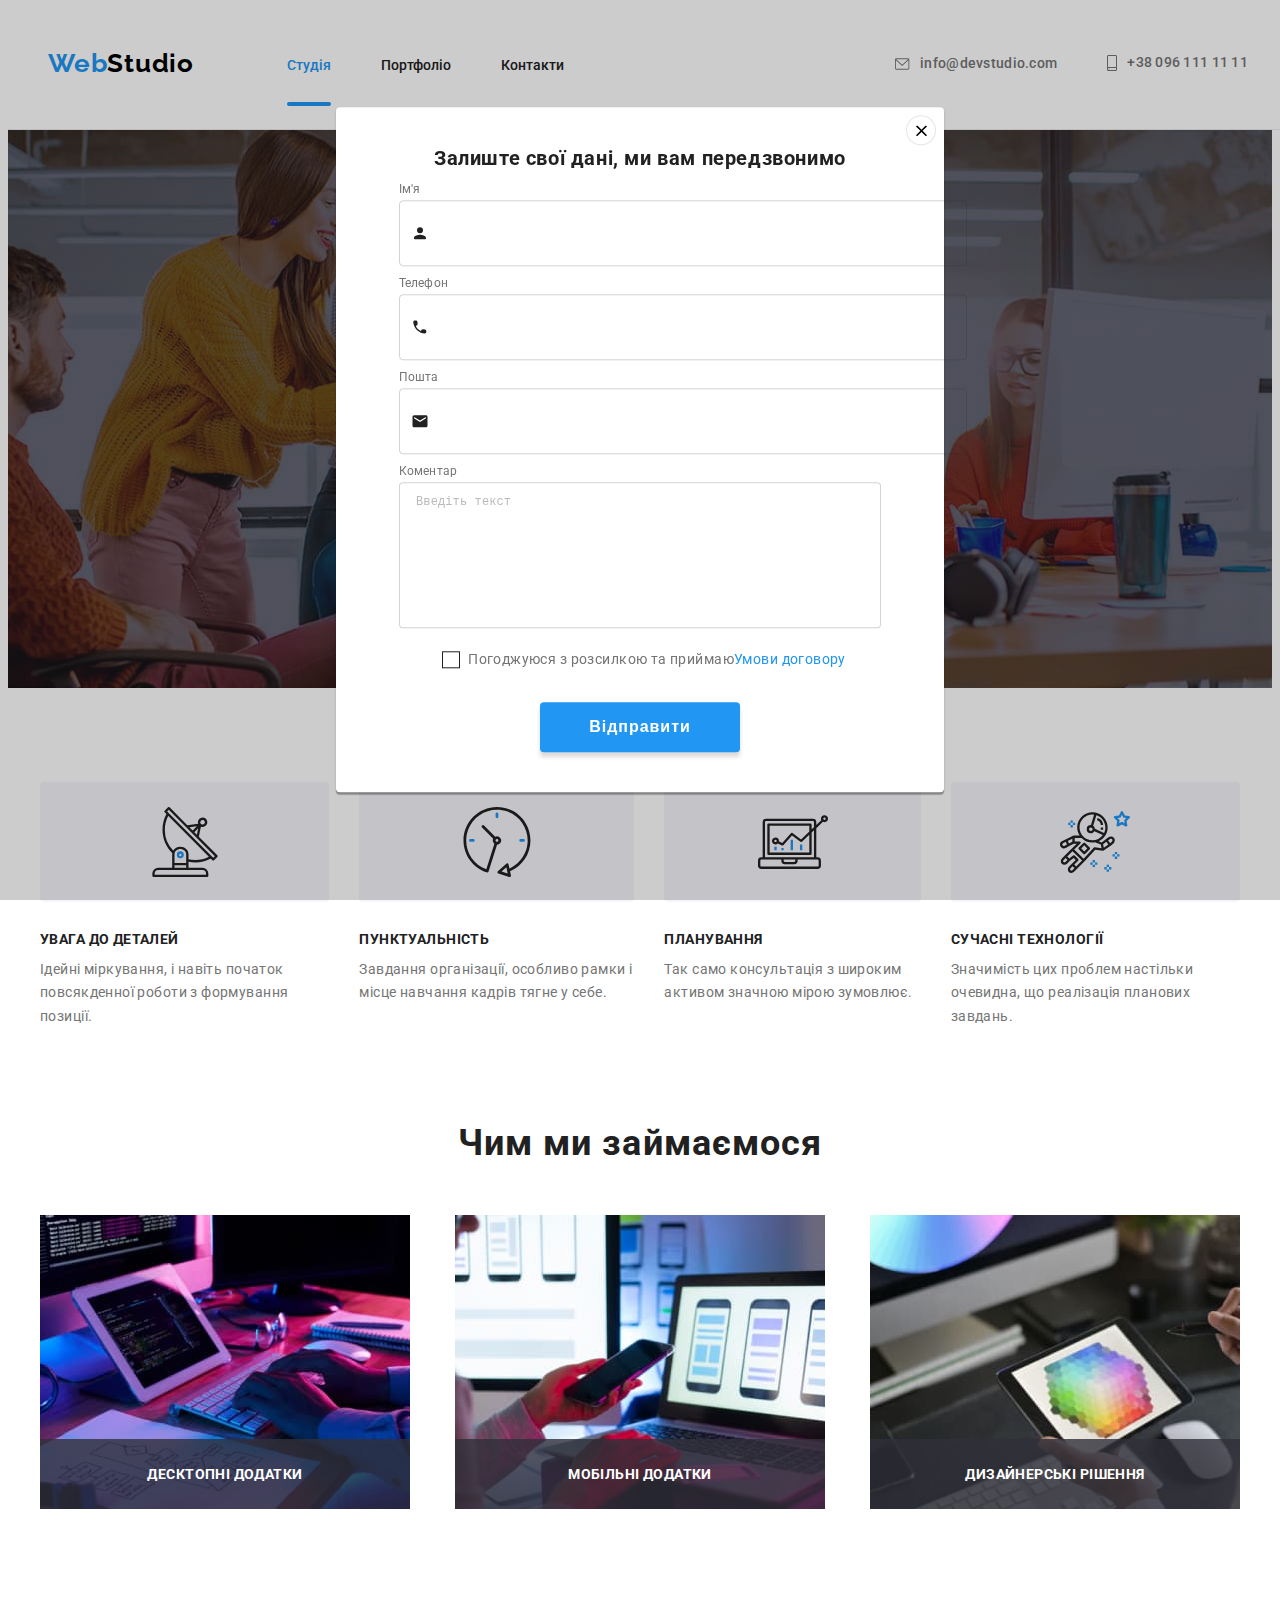
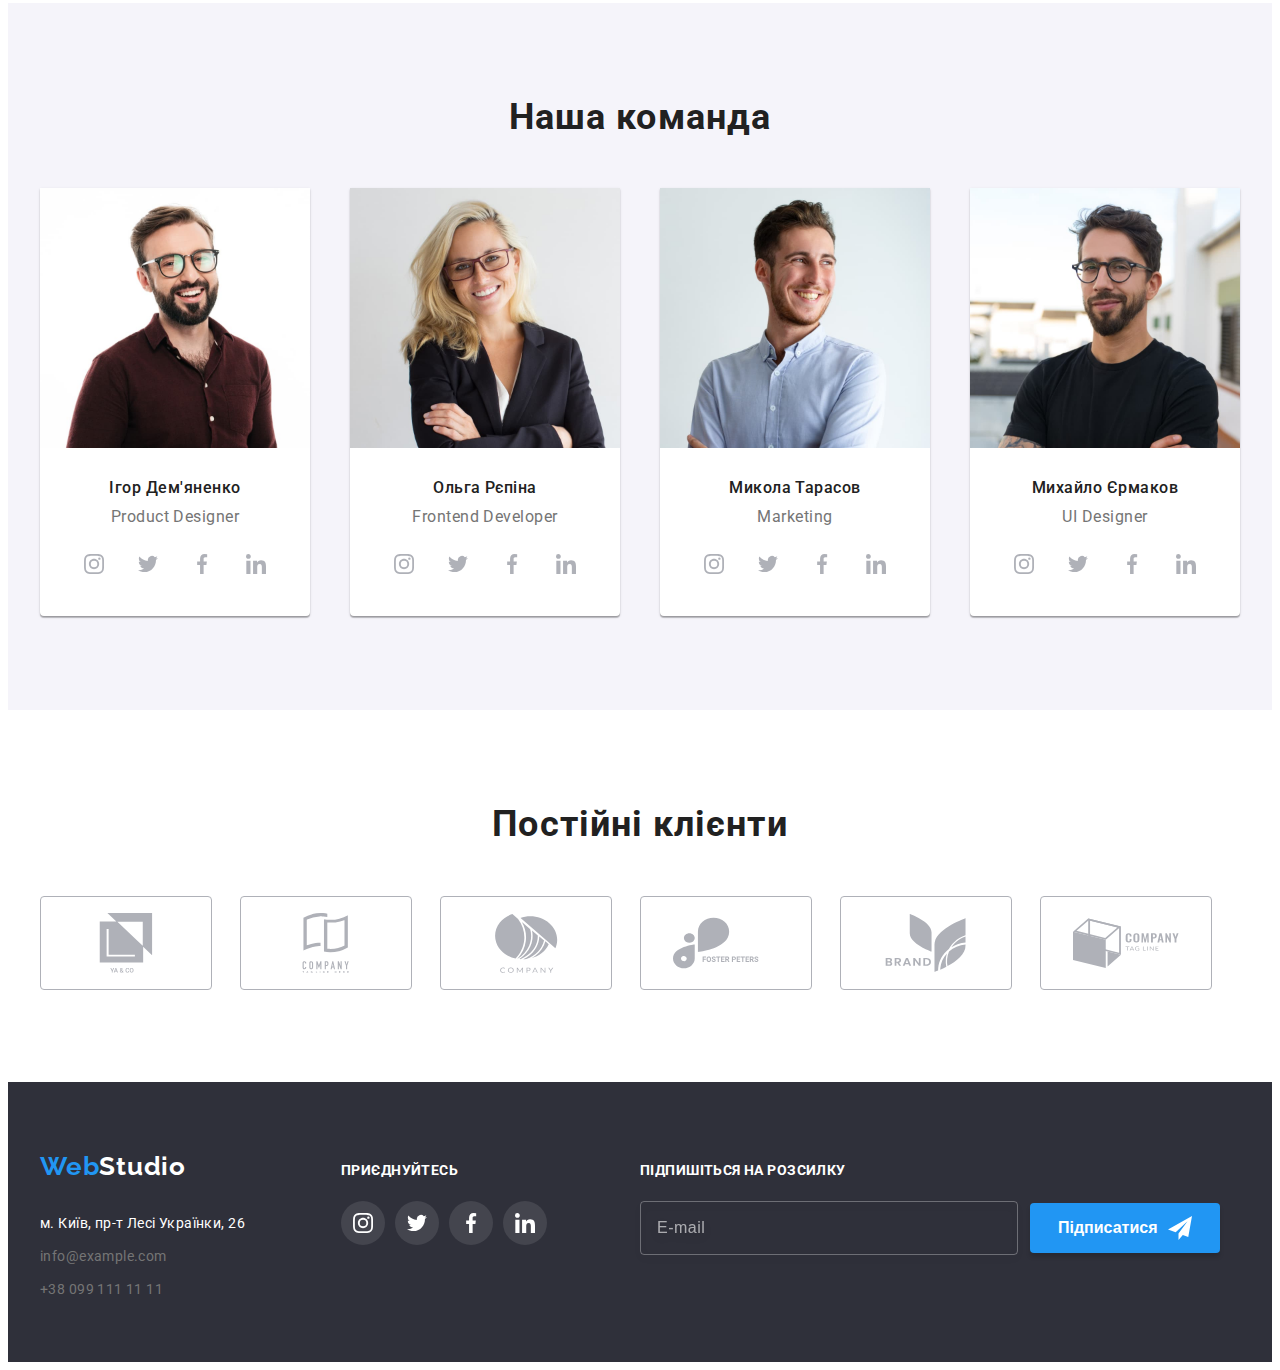
==== commit 66fa51df: "Добавление анимаций при ховере/фокусе, оформление чекбокса" ====
--- a/index.html
+++ b/index.html
@@ -21,7 +21,6 @@
     <link href="./css/style.css" rel="stylesheet" />
   </head>
   <body>
-    <!--Head-->
     <header class="page-header">
       <div class="container flex-header">
         <nav class="nav">
@@ -47,7 +46,7 @@
               class="contact-header-link email"
             >
               <svg class="icon-contact" width="15.2" height="12px">
-                <use href="./images/symbol-defs.svg#icon-envelope"></use>
+                <use href="./images/icons.svg#icon-envelope"></use>
               </svg>
               info@devstudio.com</a
             >
@@ -55,7 +54,7 @@
           <li class="contact-item">
             <a href="tel:+380961111111" class="contact-header-link tel">
               <svg class="icon-contact" width="10px" height="16px">
-                <use href="./images/symbol-defs.svg#icon-smartphone"></use>
+                <use href="./images/icons.svg#icon-smartphone"></use>
               </svg>
               +38 096 111 11 11</a
             >
@@ -78,7 +77,7 @@
             <li class="item-features">
               <div class="icon-container">
                 <svg class="icon-features" width="70px" height="70px">
-                  <use href="./images/symbol-defs.svg#icon-antenna"></use>
+                  <use href="./images/icons.svg#icon-antenna"></use>
                 </svg>
               </div>
               <h3 class="subtitle">УВАГА ДО ДЕТАЛЕЙ</h3>
@@ -90,7 +89,7 @@
             <li class="item-features">
               <div class="icon-container">
                 <svg class="icon-features" width="70px" height="70px">
-                  <use href="./images/symbol-defs.svg#icon-clock"></use>
+                  <use href="./images/icons.svg#icon-clock"></use>
                 </svg>
               </div>
               <h3 class="subtitle">ПУНКТУАЛЬНІСТЬ</h3>
@@ -102,7 +101,7 @@
             <li class="item-features">
               <div class="icon-container">
                 <svg class="icon-features" width="70px" height="70px">
-                  <use href="./images/symbol-defs.svg#icon-diagram"></use>
+                  <use href="./images/icons.svg#icon-diagram"></use>
                 </svg>
               </div>
               <h3 class="subtitle">ПЛАНУВАННЯ</h3>
@@ -113,7 +112,7 @@
             <li class="item-features">
               <div class="icon-container">
                 <svg class="icon-features" width="70px" height="70px">
-                  <use href="./images/symbol-defs.svg#icon-astronaut"></use>
+                  <use href="./images/icons.svg#icon-astronaut"></use>
                 </svg>
               </div>
               <h3 class="subtitle">СУЧАСНІ ТЕХНОЛОГІЇ</h3>
@@ -187,9 +186,7 @@
                       rel="noopener nofollow noreferrer"
                     >
                       <svg class="icon-network" width="20px" height="20px">
-                        <use
-                          href="./images/symbol-defs.svg#icon-instagram"
-                        ></use>
+                        <use href="./images/icons.svg#icon-instagram"></use>
                       </svg>
                     </a>
                   </li>
@@ -201,7 +198,7 @@
                       rel="noopener nofollow noreferrer"
                     >
                       <svg class="icon-network" width="20px" height="20px">
-                        <use href="./images/symbol-defs.svg#icon-twitter"></use>
+                        <use href="./images/icons.svg#icon-twitter"></use>
                       </svg>
                     </a>
                   </li>
@@ -213,9 +210,7 @@
                       rel="noopener nofollow noreferrer"
                     >
                       <svg class="icon-network" width="20px" height="20px">
-                        <use
-                          href="./images/symbol-defs.svg#icon-facebook"
-                        ></use>
+                        <use href="./images/icons.svg#icon-facebook"></use>
                       </svg>
                     </a>
                   </li>
@@ -227,9 +222,7 @@
                       rel="noopener nofollow noreferrer"
                     >
                       <svg class="icon-network" width="20px" height="20px">
-                        <use
-                          href="./images/symbol-defs.svg#icon-linkedin"
-                        ></use>
+                        <use href="./images/icons.svg#icon-linkedin"></use>
                       </svg>
                     </a>
                   </li>
@@ -254,9 +247,7 @@
                       rel="noopener nofollow noreferrer"
                     >
                       <svg class="icon-network" width="20px" height="20px">
-                        <use
-                          href="./images/symbol-defs.svg#icon-instagram"
-                        ></use>
+                        <use href="./images/icons.svg#icon-instagram"></use>
                       </svg>
                     </a>
                   </li>
@@ -268,7 +259,7 @@
                       rel="noopener nofollow noreferrer"
                     >
                       <svg class="icon-network" width="20px" height="20px">
-                        <use href="./images/symbol-defs.svg#icon-twitter"></use>
+                        <use href="./images/icons.svg#icon-twitter"></use>
                       </svg>
                     </a>
                   </li>
@@ -280,9 +271,7 @@
                       rel="noopener nofollow noreferrer"
                     >
                       <svg class="icon-network" width="20px" height="20px">
-                        <use
-                          href="./images/symbol-defs.svg#icon-facebook"
-                        ></use>
+                        <use href="./images/icons.svg#icon-facebook"></use>
                       </svg>
                     </a>
                   </li>
@@ -294,9 +283,7 @@
                       rel="noopener nofollow noreferrer"
                     >
                       <svg class="icon-network" width="20px" height="20px">
-                        <use
-                          href="./images/symbol-defs.svg#icon-linkedin"
-                        ></use>
+                        <use href="./images/icons.svg#icon-linkedin"></use>
                       </svg>
                     </a>
                   </li>
@@ -321,9 +308,7 @@
                       rel="noopener nofollow noreferrer"
                     >
                       <svg class="icon-network" width="20px" height="20px">
-                        <use
-                          href="./images/symbol-defs.svg#icon-instagram"
-                        ></use>
+                        <use href="./images/icons.svg#icon-instagram"></use>
                       </svg>
                     </a>
                   </li>
@@ -335,7 +320,7 @@
                       rel="noopener nofollow noreferrer"
                     >
                       <svg class="icon-network" width="20px" height="20px">
-                        <use href="./images/symbol-defs.svg#icon-twitter"></use>
+                        <use href="./images/icons.svg#icon-twitter"></use>
                       </svg>
                     </a>
                   </li>
@@ -347,9 +332,7 @@
                       rel="noopener nofollow noreferrer"
                     >
                       <svg class="icon-network" width="20px" height="20px">
-                        <use
-                          href="./images/symbol-defs.svg#icon-facebook"
-                        ></use>
+                        <use href="./images/icons.svg#icon-facebook"></use>
                       </svg>
                     </a>
                   </li>
@@ -361,9 +344,7 @@
                       rel="noopener nofollow noreferrer"
                     >
                       <svg class="icon-network" width="20px" height="20px">
-                        <use
-                          href="./images/symbol-defs.svg#icon-linkedin"
-                        ></use>
+                        <use href="./images/icons.svg#icon-linkedin"></use>
                       </svg>
                     </a>
                   </li>
@@ -388,9 +369,7 @@
                       rel="noopener nofollow noreferrer"
                     >
                       <svg class="icon-network" width="20px" height="20px">
-                        <use
-                          href="./images/symbol-defs.svg#icon-instagram"
-                        ></use>
+                        <use href="./images/icons.svg#icon-instagram"></use>
                       </svg>
                     </a>
                   </li>
@@ -402,7 +381,7 @@
                       rel="noopener nofollow noreferrer"
                     >
                       <svg class="icon-network" width="20px" height="20px">
-                        <use href="./images/symbol-defs.svg#icon-twitter"></use>
+                        <use href="./images/icons.svg#icon-twitter"></use>
                       </svg>
                     </a>
                   </li>
@@ -414,9 +393,7 @@
                       rel="noopener nofollow noreferrer"
                     >
                       <svg class="icon-network" width="20px" height="20px">
-                        <use
-                          href="./images/symbol-defs.svg#icon-facebook"
-                        ></use>
+                        <use href="./images/icons.svg#icon-facebook"></use>
                       </svg>
                     </a>
                   </li>
@@ -428,9 +405,7 @@
                       rel="noopener nofollow noreferrer"
                     >
                       <svg class="icon-network" width="20px" height="20px">
-                        <use
-                          href="./images/symbol-defs.svg#icon-linkedin"
-                        ></use>
+                        <use href="./images/icons.svg#icon-linkedin"></use>
                       </svg>
                     </a>
                   </li>
@@ -452,7 +427,7 @@
                 rel="noopener noreferrer nofollow"
               >
                 <svg class="icon-client" width="106" height="60">
-                  <use href="./images/symbol-defs.svg#icon-YACO"></use>
+                  <use href="./images/icons.svg#icon-YACO"></use>
                 </svg>
               </a>
             </li>
@@ -465,7 +440,7 @@
               >
                 <svg class="icon-client" width="106" height="60">
                   <use
-                    href="./images/symbol-defs.svg#icon-company-tagline-here"
+                    href="./images/icons.svg#icon-company-tagline-here"
                   ></use>
                 </svg>
               </a>
@@ -478,7 +453,7 @@
                 rel="noopener noreferrer nofollow"
               >
                 <svg class="icon-client" width="106" height="60">
-                  <use href="./images/symbol-defs.svg#icon-company"></use>
+                  <use href="./images/icons.svg#icon-company"></use>
                 </svg>
               </a>
             </li>
@@ -490,7 +465,7 @@
                 rel="noopener noreferrer nofollow"
               >
                 <svg class="icon-client" width="106" height="60">
-                  <use href="./images/symbol-defs.svg#icon-foster-peters"></use>
+                  <use href="./images/icons.svg#icon-foster-peters"></use>
                 </svg>
               </a>
             </li>
@@ -502,7 +477,7 @@
                 rel="noopener noreferrer nofollow"
               >
                 <svg class="icon-client" width="106" height="60">
-                  <use href="./images/symbol-defs.svg#icon-brand"></use>
+                  <use href="./images/icons.svg#icon-brand"></use>
                 </svg>
               </a>
             </li>
@@ -514,7 +489,7 @@
                 rel="noopener noreferrer nofollow"
               >
                 <svg class="icon-client" width="106" height="60">
-                  <use href="./images/symbol-defs.svg#icon-tag-line"></use>
+                  <use href="./images/icons.svg#icon-tag-line"></use>
                 </svg>
               </a>
             </li>
@@ -565,7 +540,7 @@
                 rel="noopener nofollow noreferrer"
               >
                 <svg class="icon-social" width="20px" height="20px">
-                  <use href="./images/symbol-defs.svg#icon-instagram"></use>
+                  <use href="./images/icons.svg#icon-instagram"></use>
                 </svg>
               </a>
             </li>
@@ -577,7 +552,7 @@
                 rel="noopener nofollow noreferrer"
               >
                 <svg class="icon-social" width="20px" height="20px">
-                  <use href="./images/symbol-defs.svg#icon-twitter"></use>
+                  <use href="./images/icons.svg#icon-twitter"></use>
                 </svg>
               </a>
             </li>
@@ -589,7 +564,7 @@
                 rel="noopener nofollow noreferrer"
               >
                 <svg class="icon-social" width="20px" height="20px">
-                  <use href="./images/symbol-defs.svg#icon-facebook"></use>
+                  <use href="./images/icons.svg#icon-facebook"></use>
                 </svg>
               </a>
             </li>
@@ -601,17 +576,16 @@
                 rel="noopener nofollow noreferrer"
               >
                 <svg class="icon-social" width="20px" height="20px">
-                  <use href="./images/symbol-defs.svg#icon-linkedin"></use>
+                  <use href="./images/icons.svg#icon-linkedin"></use>
                 </svg>
               </a>
             </li>
           </ul>
         </div>
-
         <div class="subscribe-box">
           <h2 class="title-subscribe">Підпишіться на розсилку</h2>
-          <form class="form js-speaker-form">
-            <div class="form-field">
+          <form class="form-footer js-speaker-form">
+            <div class="field-footer">
               <input
                 type="email"
                 name="email"
@@ -623,7 +597,7 @@
             <button class="btn-subscribe">
               Підписатися
               <svg class="icon-subscribe" width="24px" height="24px">
-                <use href="./images/symbol-defs.svg#icon-telegram"></use>
+                <use href="./images/icons.svg#icon-telegram"></use>
               </svg>
             </button>
           </form>
@@ -634,47 +608,92 @@
       <div class="modal">
         <button type="button" class="modal-close" data-close-modal>
           <svg class="icon-close" width="11" height="11">
-            <use href="./images/symbol-defs.svg#icon-close"></use>
+            <use href="./images/icons.svg#icon-close"></use>
           </svg>
         </button>
         <h2 class="title-modal">Залиште свої дані, ми вам передзвонимо</h2>
-        <form class="form-modal js-speaker-form">
-          <div class="form-modal-group">
-            <div class="form-field-modal">
+        <form class="form-modal js-speaker-form" autocomplete="off">
+          <ul class="form-fieldset list">
+            <li class="form-field">
               <label for="name" class="form-label">Ім'я</label>
-              <input type="text" name="name" id="name" class="form-input" />
-            </div>
-            <div class="form-field-modal">
+              <div class="icon-position">
+                <input
+                  type="text"
+                  name="user-name"
+                  id="name"
+                  class="form-input"
+                  required
+                />
+                <svg class="icon-form" width="18px" height="18px">
+                  <use href="./images/icons.svg#icon-person"></use>
+                </svg>
+              </div>
+            </li>
+            <li class="form-field">
               <label for="tel" class="form-label">Телефон</label>
-              <input type="tel" name="tel" id="tel" class="form-input" />
-            </div>
-            <div class="form-field-modal">
-              <label for="email" class="form-label">Пошта</label>
-              <input type="email" name="email" id="email" class="form-input" />
-            </div>
-            <div class="form-field-modal">
+              <div class="icon-position">
+                <input
+                  type="tel"
+                  name="user-tel"
+                  id="tel"
+                  class="form-input"
+                  required
+                />
+                <svg class="icon-form" width="18px" height="18px">
+                  <use href="./images/icons.svg#icon-tel"></use>
+                </svg>
+              </div>
+            </li>
+            <li class="form-field">
+              <label for="user-email" class="form-label">Пошта</label>
+              <div class="icon-position">
+                <input
+                  type="email"
+                  name="user-email"
+                  id="user-email"
+                  class="form-input"
+                  required
+                />
+                <svg class="icon-form" width="18px" height="18px">
+                  <use href="./images/icons.svg#icon-convert"></use>
+                </svg>
+              </div>
+            </li>
+            <li class="form-field">
               <label for="comment" class="form-label">Коментар</label>
               <textarea
-                name="comment"
+                name="user-comment"
                 id="comment"
-                rows="5"
+                class="form-textarea"
                 placeholder="Введіть текст"
-                class="form-textarea"
-              >
-              </textarea>
-            </div>
-          </div>
-          <div class="form-field-checkbox">
-            <input class="input-checkbox" type="checkbox"  id="checkbox" name="user-agree"/>
-            <label class="label-chackbox" for="checkbox"
-              >Погоджуюся з розсилкою та приймаю
-              <a href="" class="label-link">Умови договору</a></label
+              ></textarea>
+            </li>
+          </ul>
+          <div class="form-checkbox">
+            <label class="label-checkbox">
+              <input
+                class="input-checkbox"
+                type="checkbox"
+                name="user-agree"
+                value="true"
+                required
+              />
+              <span class="icon-check"></span>
+              Погоджуюся з розсилкою та приймаю
+              <a
+                href="/"
+                class="label-link"
+                target="_blank"
+                rel="noopener nofollow"
+                >Умови договору</a
+              ></label
             >
           </div>
           <button type="submit" class="btn-send">Відправити</button>
         </form>
       </div>
     </div>
+
     <script src="./js/modal.js"></script>
     <script>
       (() => {
@@ -691,3 +710,6 @@
     </script>
   </body>
 </html>
+<!-- <svg class="icon-check" width="16px" height="15px">
+                <use href="./images/icons.svg#icon-check"></use>
+              </svg> -->
--- a/css/style.css
+++ b/css/style.css
@@ -290,8 +290,7 @@
 .social {
   display: flex;
 }
-.social-item {
-}
+
 .social-item + .social-item {
   margin-left: 10px;
 }
@@ -325,12 +324,12 @@
 
 /* Subscribe */
 
-.form {
-  display: flex;
-  align-items: center;
-}
-
-.form-field {
+.form-footer {
+  display: flex;
+  align-items: center;
+}
+
+.field-footer {
   margin-right: 12px;
 }
 
@@ -343,11 +342,20 @@
   filter: drop-shadow(0px 4px 4px rgba(0, 0, 0, 0.15));
   border-radius: 4px;
   background-color: transparent;
+  color: var(--white-color);
+}
+
+.subscribe-email::placeholder {
   font-size: 16px;
   line-height: 1.25;
-
   color: rgba(255, 255, 255, 0.6);
-}
+  letter-spacing: 0.03em;
+}
+
+.subscribe-email:focus {
+  outline: 1px solid var(--activ-color-blue);
+}
+
 .btn-subscribe {
   display: flex;
   justify-content: center;
@@ -786,11 +794,11 @@
     visibility 450ms var(--timing-fucnction);
 }
 
-.backdrop.is-hidden {
+/* .backdrop.is-hidden {
   opacity: 0;
   pointer-events: none;
   visibility: hidden;
-}
+} */
 
 .modal {
   position: absolute;
@@ -809,9 +817,9 @@
   transition: transform 450ms var(--timing-fucnction);
 }
 
-.backdrop.is-hidden .modal {
+/* .backdrop.is-hidden .modal {
   transform: translate(-50%, -100%) scale(0.3);
-}
+} */
 
 .modal-close {
   position: absolute;
@@ -827,15 +835,21 @@
   border: 1px solid rgba(0, 0, 0, 0.1);
   border-radius: 50%;
   cursor: pointer;
-  transition: border-color 250ms var(--timing-fucnction);
+  transition: border-color 250ms var(--timing-fucnction),
+    background-color 200ms var(--timing-fucnction);
 }
 
 .modal-close:hover .icon-close {
   fill: var(--activ-color-blue);
 }
 
+.modal-close:active {
+  background-color: #188ce8;
+}
+
 .icon-close {
   fill: #000;
+  transition: fill 250ms var(--timing-fucnction);
 }
 
 .title-modal {
@@ -850,19 +864,18 @@
 .form-modal {
   display: flex;
   flex-direction: column;
-}
-.form-modal-group {
+  align-items: center;
+}
+.form-fieldset {
   display: flex;
   flex-direction: column;
-  width: 100%;
   gap: 10px;
   margin-bottom: 20px;
 }
 
-.form-field-modal {
+.form-field {
   display: flex;
   flex-direction: column;
-  width: 100%;
 }
 .form-label {
   font-size: 12px;
@@ -870,12 +883,39 @@
   margin-bottom: 4px;
   letter-spacing: 0.01em;
 }
+
+.icon-position {
+  position: relative;
+}
+
 .form-input {
   border: 1px solid rgba(33, 33, 33, 0.2);
   border-radius: 4px;
   background-color: transparent;
   height: 40px;
-  padding: 11px 12px;
+  padding: 12px 42px;
+  width: 100%;
+
+  transition: outline 250ms var(--timing-fucnction);
+}
+
+.form-input:focus {
+  outline: 1px solid var(--activ-color-blue);
+}
+
+.form-input:focus + .icon-form {
+  fill: var(--activ-color-blue);
+}
+
+.icon-form {
+  position: absolute;
+  top: 50%;
+  left: 12px;
+  transform: translateY(-50%);
+
+  fill: var(--titel-color-text);
+
+  transition: fill 250ms var(--timing-fucnction);
 }
 
 .form-textarea {
@@ -885,32 +925,66 @@
 
   border: 1px solid rgba(33, 33, 33, 0.2);
   border-radius: 4px;
-
-  color: rgba(117, 117, 117, 0.5);
+  resize: none;
+
+  transition: outline 250ms var(--timing-fucnction);
+}
+
+.form-textarea:focus {
+  outline: 1px solid var(--activ-color-blue);
 }
 
 .form-textarea::placeholder {
   font-size: 12px;
   line-height: 1.1666;
   letter-spacing: 0.01em;
-}
-
-.form-field-checkbox {
+  color: rgba(117, 117, 117, 0.5);
+}
+
+.form-checkbox {
   margin-bottom: 30px;
 }
-.input-checkbox {
-}
-
-.label-chackbox {
+
+.label-checkbox {
+  display: inline-flex;
   font-size: 14px;
   line-height: 1.714;
   letter-spacing: 0.03em;
   margin-left: 8px;
+  align-items: center;
 }
 
 .label-link {
   color: var(--activ-color-blue);
   text-decoration: none;
+}
+
+.input-checkbox {
+  position: absolute;
+  top: 0;
+  left: 0;
+
+  appearance: none;
+  -webkit-appearance: none;
+  -moz-appearance: none;
+}
+
+.input-checkbox:checked + .icon-check {
+  background-color: var(--activ-color-blue);
+  border-color: var(--activ-color-blue);
+}
+.icon-check {
+  display: inline-block;
+  width: 16px;
+  height: 15px;
+  margin-right: 8px;
+  border: 1px solid var(--titel-color-text);
+  /* border-radius: 2px; */
+  background-image: url(../images/modal/icon-check.svg);
+  cursor: pointer;
+
+  transition: border-color 250ms var(--timing-fucnction),
+    background-color 250ms var(--timing-fucnction);
 }
 
 .btn-send {
@@ -926,6 +1000,7 @@
   background-color: var(--activ-color-blue);
   box-shadow: 0px 4px 4px rgba(0, 0, 0, 0.15);
   border-radius: 4px;
+  cursor: pointer;
 }
 
 .btn-send:active {
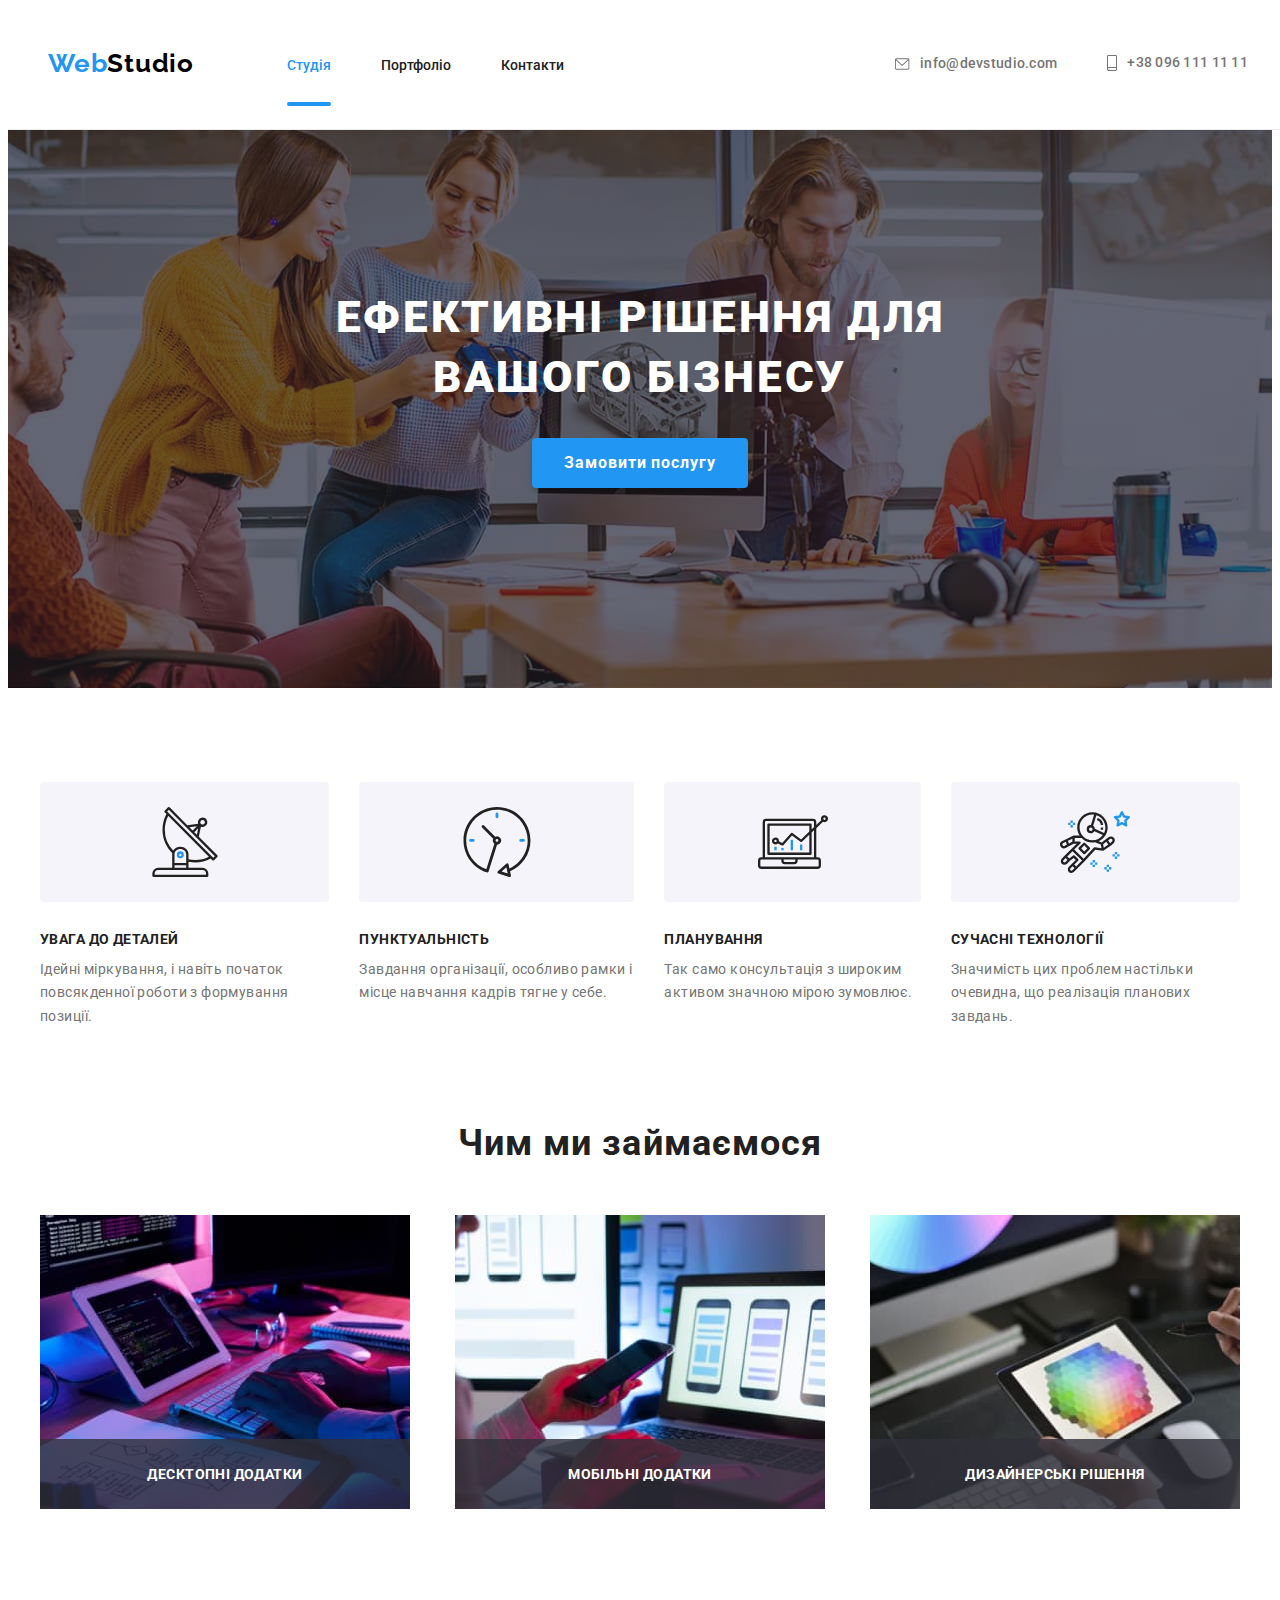
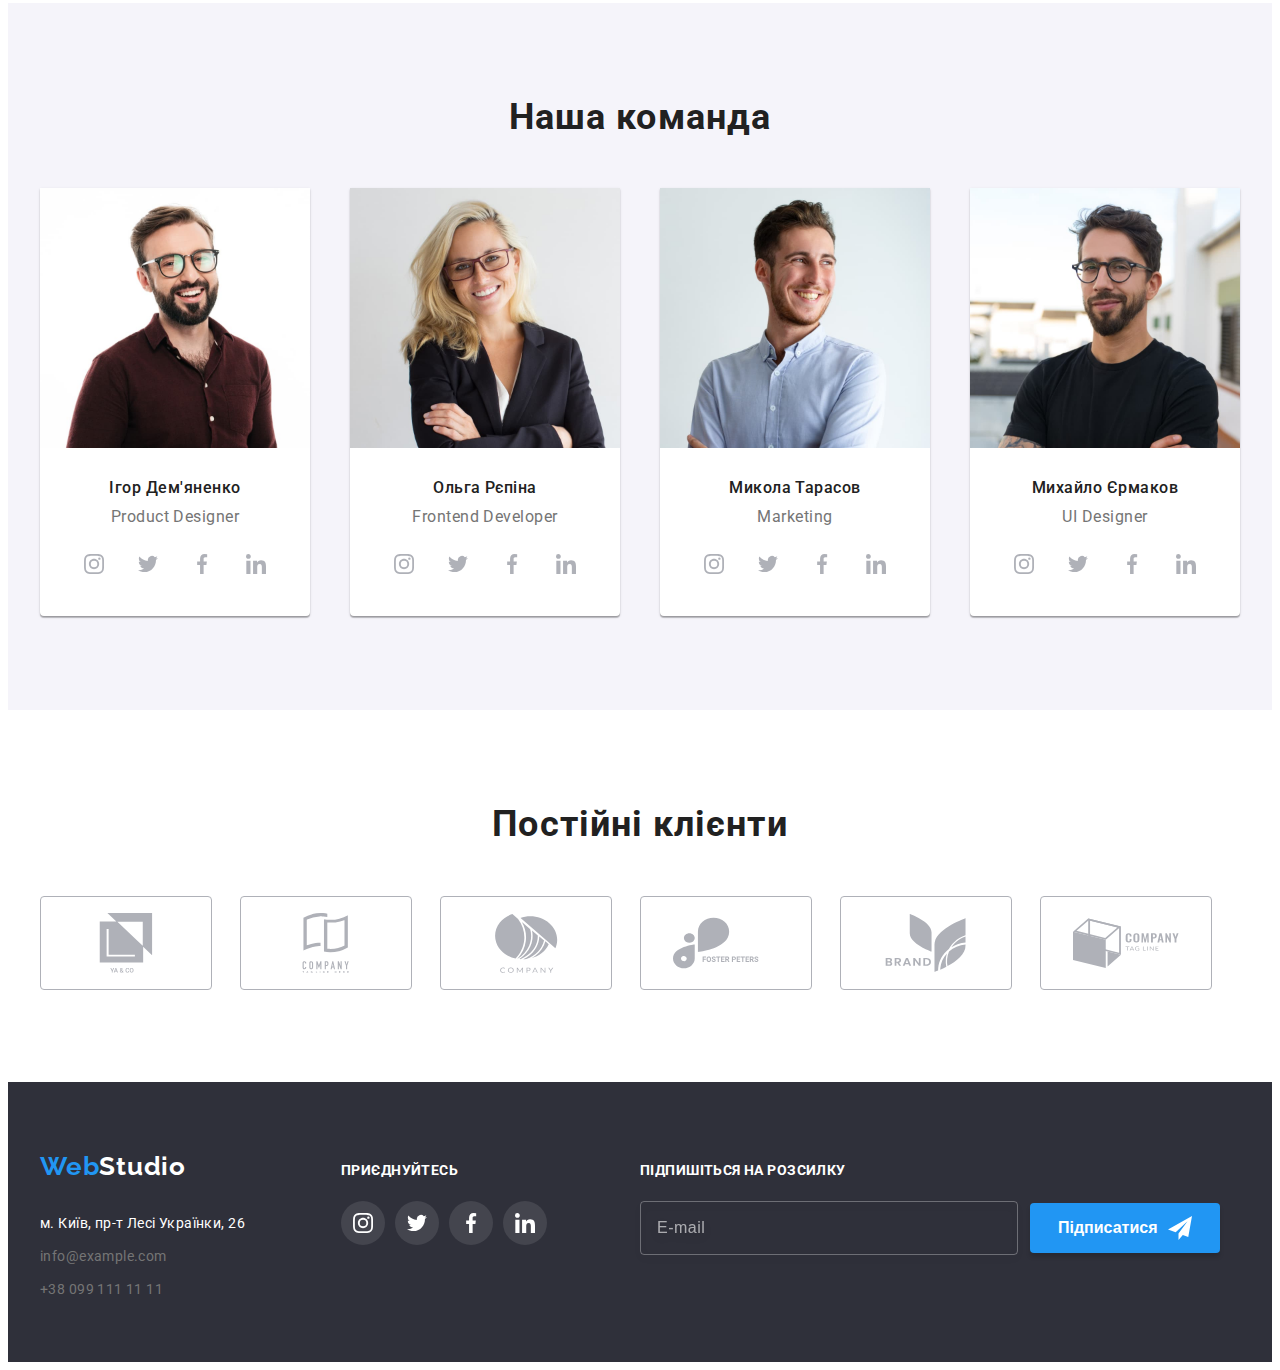
==== commit ba4c2e08: "Добавление иконки в чекбоксе через инлайн свг" ====
--- a/index.html
+++ b/index.html
@@ -678,15 +678,17 @@
                 value="true"
                 required
               />
-              <span class="icon-check"></span>
+              <svg class="icon-checkbox" width="15px" height="15px">
+                <use href="./images/icons.svg#icon-check"></use>
+              </svg>
               Погоджуюся з розсилкою та приймаю
-              <a
-                href="/"
-                class="label-link"
-                target="_blank"
-                rel="noopener nofollow"
-                >Умови договору</a
-              ></label
+            </label>
+            <a
+              href="/"
+              class="label-link"
+              target="_blank"
+              rel="noopener nofollow"
+              >Умови договору</a
             >
           </div>
           <button type="submit" class="btn-send">Відправити</button>
--- a/css/style.css
+++ b/css/style.css
@@ -794,11 +794,11 @@
     visibility 450ms var(--timing-fucnction);
 }
 
-/* .backdrop.is-hidden {
+.backdrop.is-hidden {
   opacity: 0;
   pointer-events: none;
   visibility: hidden;
-} */
+}
 
 .modal {
   position: absolute;
@@ -817,9 +817,9 @@
   transition: transform 450ms var(--timing-fucnction);
 }
 
-/* .backdrop.is-hidden .modal {
+.backdrop.is-hidden .modal {
   transform: translate(-50%, -100%) scale(0.3);
-} */
+}
 
 .modal-close {
   position: absolute;
@@ -943,46 +943,52 @@
 
 .form-checkbox {
   margin-bottom: 30px;
+  display: flex;
+  align-items: center;
 }
 
 .label-checkbox {
   display: inline-flex;
+  align-items: center;
   font-size: 14px;
   line-height: 1.714;
   letter-spacing: 0.03em;
   margin-left: 8px;
-  align-items: center;
 }
 
 .label-link {
   color: var(--activ-color-blue);
   text-decoration: none;
+  margin-left: 4px;
 }
 
 .input-checkbox {
   position: absolute;
-  top: 0;
-  left: 0;
-
-  appearance: none;
-  -webkit-appearance: none;
-  -moz-appearance: none;
-}
-
-.input-checkbox:checked + .icon-check {
+  white-space: nowrap;
+  width: 1px;
+  height: 1px;
+  overflow: hidden;
+  border: 0;
+  padding: 0;
+  clip: rect(0 0 0 0);
+  clip-path: inset(50%);
+  margin: -1px;
+}
+
+.input-checkbox:checked + .icon-checkbox {
   background-color: var(--activ-color-blue);
   border-color: var(--activ-color-blue);
 }
-.icon-check {
+.icon-checkbox {
   display: inline-block;
   width: 16px;
   height: 15px;
   margin-right: 8px;
   border: 1px solid var(--titel-color-text);
-  /* border-radius: 2px; */
-  background-image: url(../images/modal/icon-check.svg);
+  border-radius: 2px;
+
   cursor: pointer;
-
+  fill: var(--white-color);
   transition: border-color 250ms var(--timing-fucnction),
     background-color 250ms var(--timing-fucnction);
 }
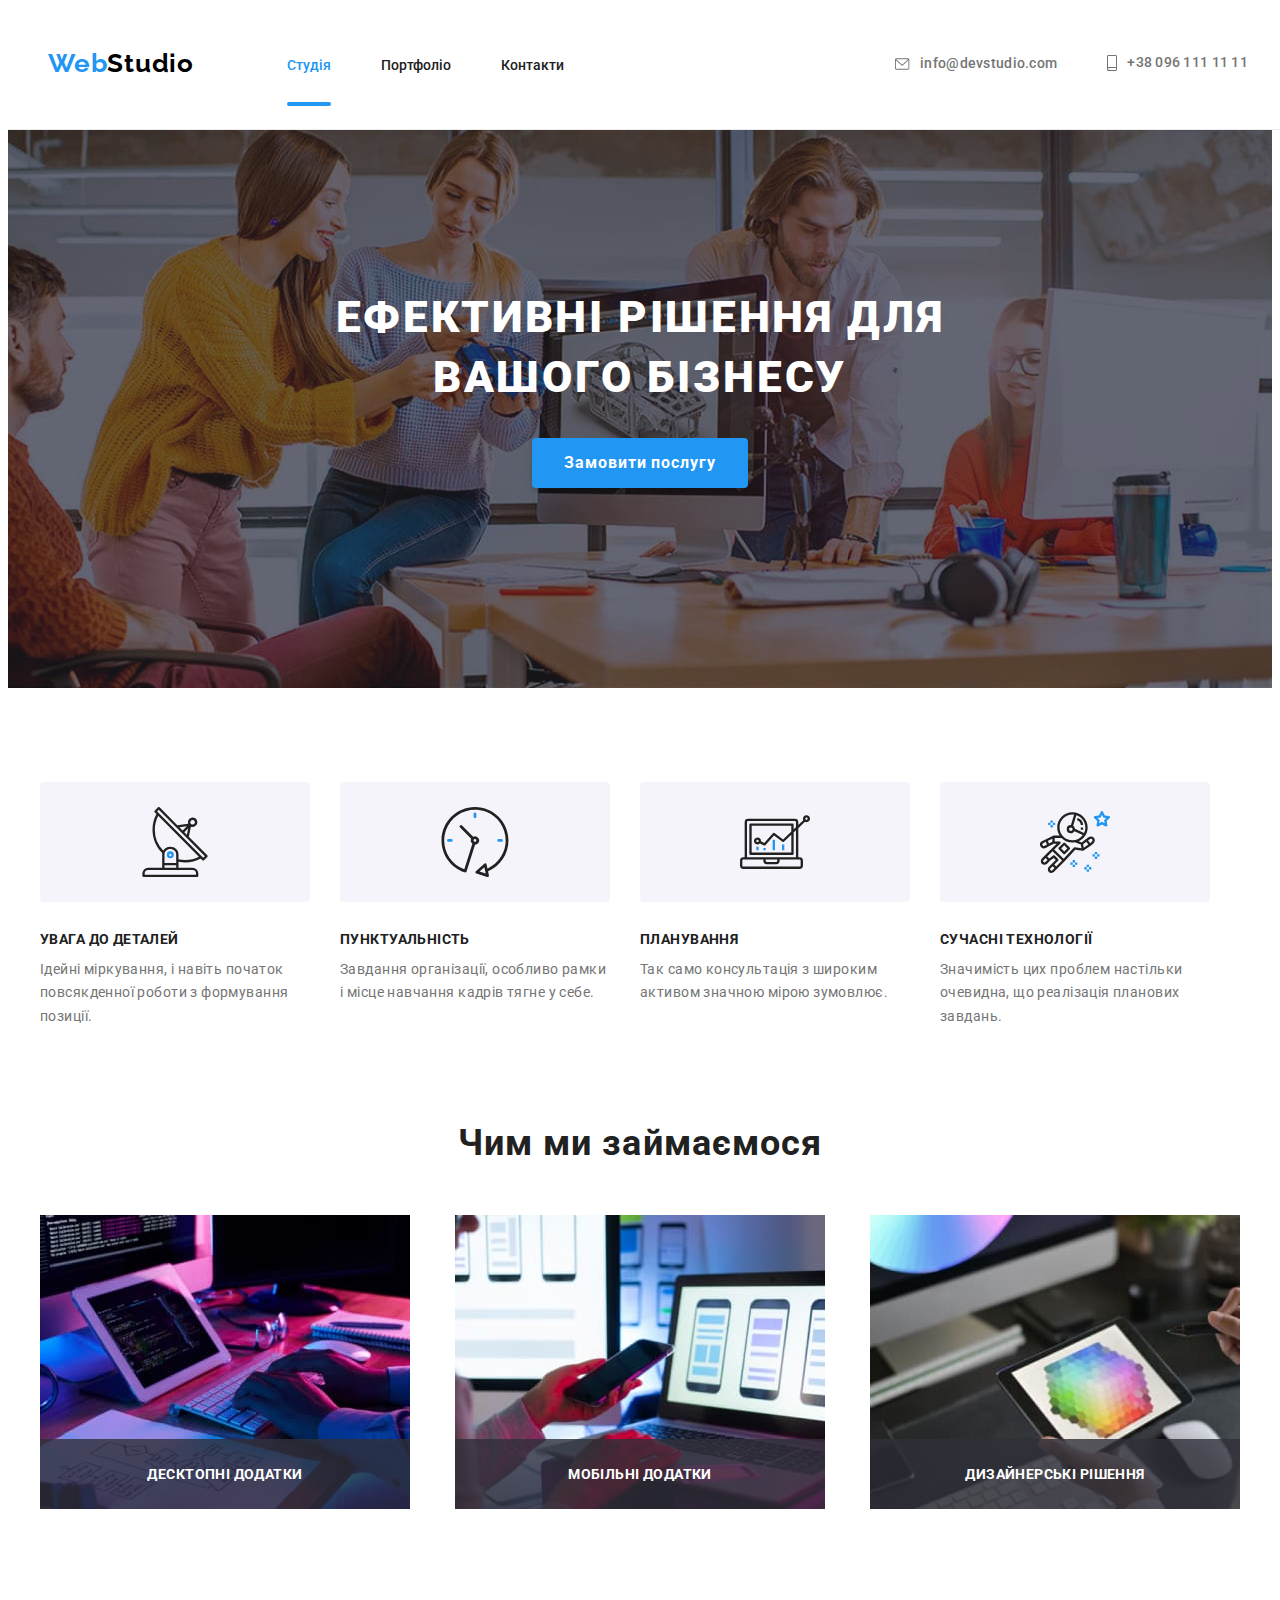
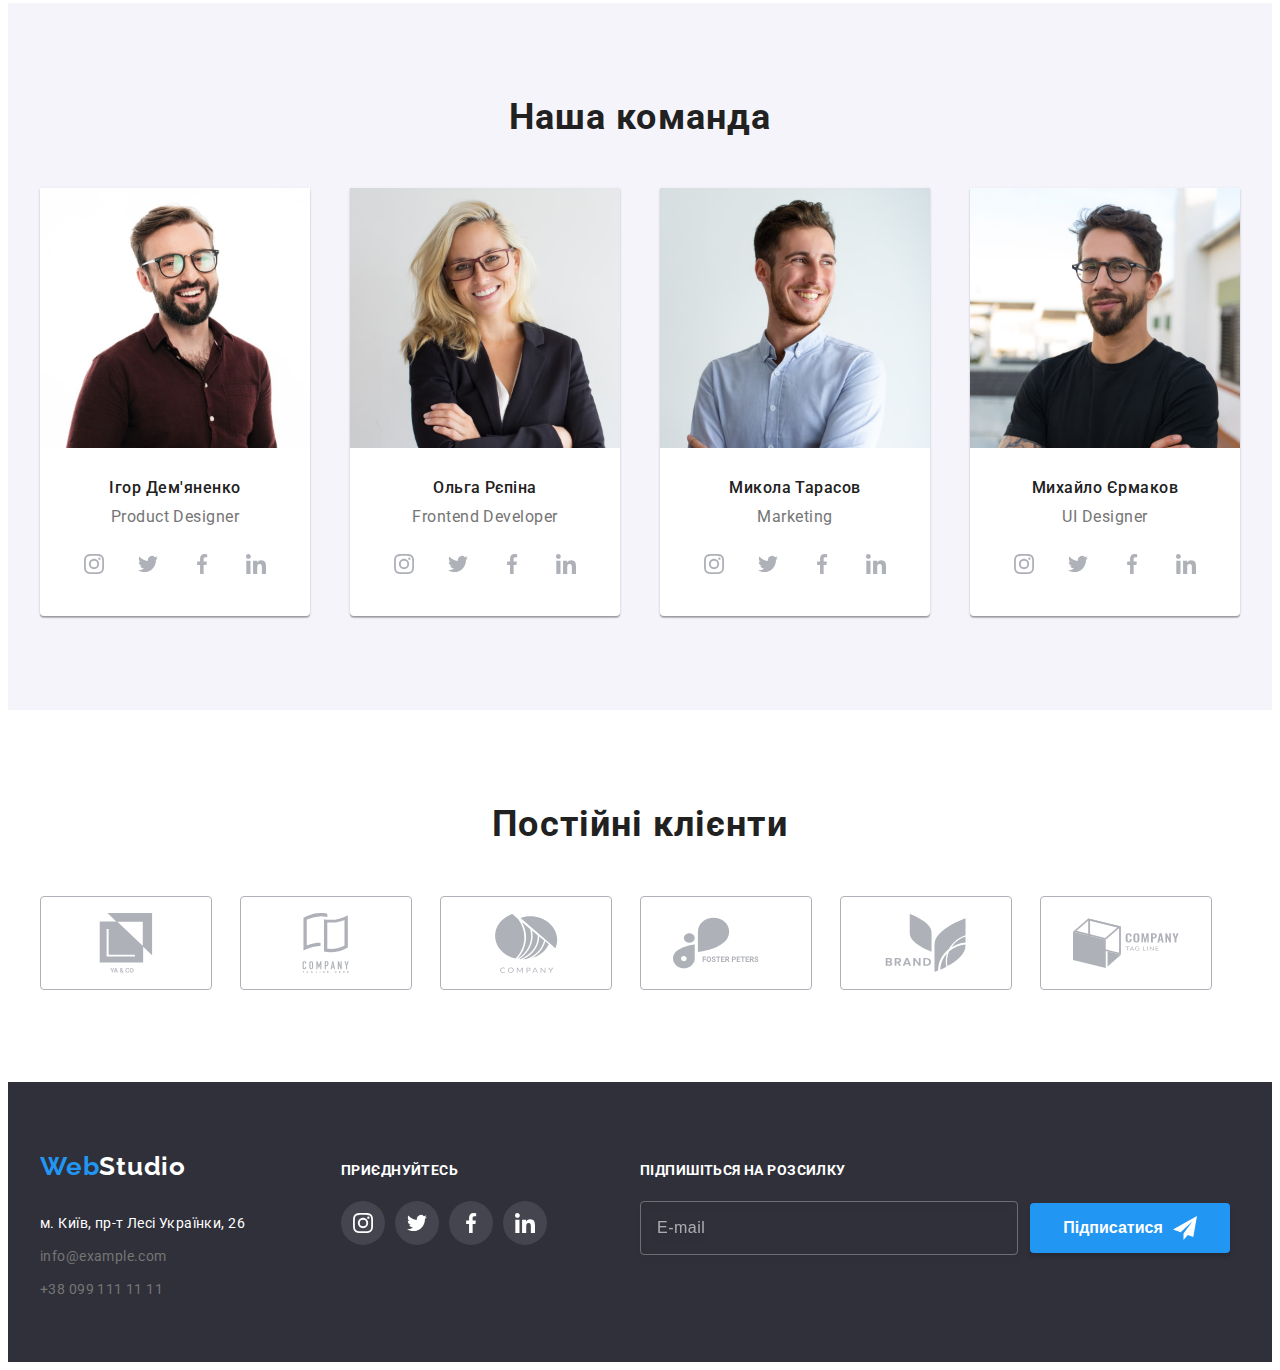
==== commit f38f435a: "Update index.html" ====
--- a/index.html
+++ b/index.html
@@ -586,12 +586,13 @@
           <h2 class="title-subscribe">Підпишіться на розсилку</h2>
           <form class="form-footer js-speaker-form">
             <div class="field-footer">
-              <input
+              <input 
                 type="email"
                 name="email"
                 placeholder="E-mail"
                 required
                 class="subscribe-email"
+                autocomplete="off"
               />
             </div>
             <button class="btn-subscribe">
--- a/css/style.css
+++ b/css/style.css
@@ -318,11 +318,11 @@
   fill: currentColor;
 }
 
+/* Subscribe */
+
 .subscribe-box {
   margin-left: 93px;
 }
-
-/* Subscribe */
 
 .form-footer {
   display: flex;
@@ -360,7 +360,7 @@
   display: flex;
   justify-content: center;
   align-items: center;
-
+  min-width: 200px;
   padding: 10px 28px;
   height: 50px;
 
@@ -451,6 +451,10 @@
   display: flex;
 }
 
+.item-features {
+  width: 270px;
+}
+
 .item-features:not(:last-child) {
   margin-right: 30px;
 }
@@ -861,11 +865,15 @@
   letter-spacing: 0.03em;
   margin-bottom: 12px;
 }
+
+/* form */
+
 .form-modal {
   display: flex;
   flex-direction: column;
   align-items: center;
 }
+
 .form-fieldset {
   display: flex;
   flex-direction: column;
@@ -877,6 +885,7 @@
   display: flex;
   flex-direction: column;
 }
+
 .form-label {
   font-size: 12px;
   line-height: 1.1666;
@@ -994,8 +1003,8 @@
 }
 
 .btn-send {
-  min-width: 200px;
-  padding: 10px;
+  width: 200px;
+  padding: 10px 28px;
   border: none;
 
   font-weight: 700;
